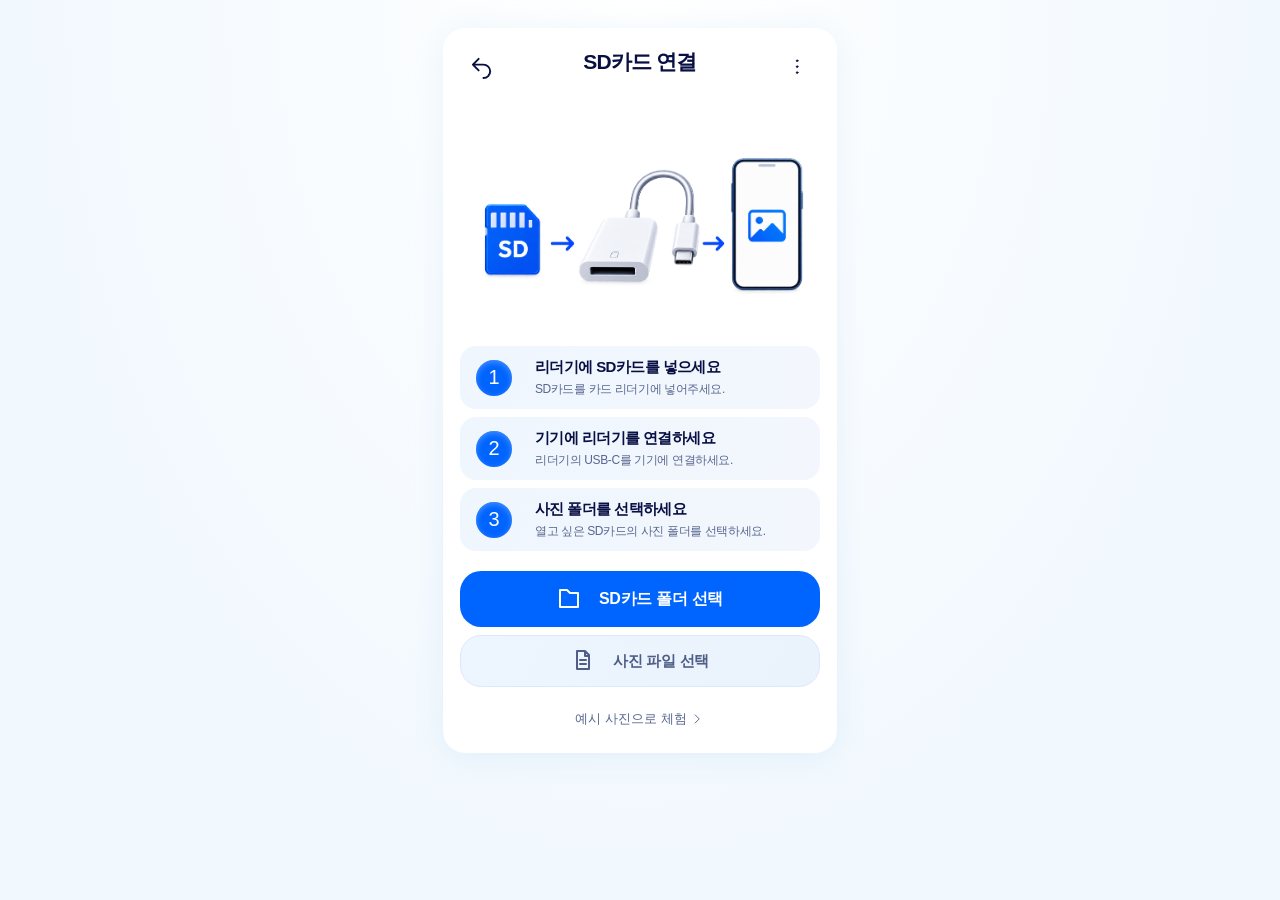
==== index.html @ d331200b "Add Photo Pick web prototype and Pages workflow" ====
<!doctype html>
<html lang="ko">
<head>
<meta charset="utf-8"><meta name="viewport" content="width=device-width,initial-scale=1">
<title>Photo Pick — 선택 경험 미리보기</title>
<style>
:root{--blue:#2461e8;--ink:#17253d;--muted:#8490a2;--line:#e8edf5;--wash:#f3f7ff}*{box-sizing:border-box}body{margin:0;background:#f4f6fa;color:var(--ink);font-family:Inter,"Pretendard","Noto Sans KR","Segoe UI",sans-serif}button{font:inherit;cursor:pointer;touch-action:manipulation}button:disabled{opacity:.42;cursor:default}.workspace{max-width:1100px;margin:48px auto;display:grid;grid-template-columns:1fr 410px;gap:72px;padding:0 32px}.eyebrow{font-size:11px;color:var(--blue);letter-spacing:2px;font-weight:700}.intro{padding-top:44px}h1{font-size:42px;letter-spacing:-2px;font-weight:600;line-height:1.35;margin:18px 0}p{line-height:1.8;color:#69768b;font-size:14px}.tabs{display:flex;gap:7px;margin:28px 0 24px}.tabs button{border:1px solid var(--line);background:white;border-radius:24px;padding:11px 18px;color:#69768b;font-size:13px}.tabs button.active{background:var(--ink);border-color:var(--ink);color:white}.concept{max-width:450px;min-height:130px}.concept h2{font-size:20px;font-weight:600;margin:0 0 8px}.flow{display:flex;gap:12px;align-items:center;margin-top:30px;font-size:12px;color:#8390a4}.flow b{color:var(--ink);font-weight:500}.steps{margin-top:36px;border-top:1px solid var(--line);padding-top:20px}.steps p{font-size:12px;margin:7px 0}.phone{width:390px;min-height:790px;background:white;border:1px solid #dfe5ef;border-radius:38px;box-shadow:0 22px 70px #293e6712;overflow:hidden;position:relative;padding:0 20px 18px}.status{height:39px;display:flex;justify-content:space-between;align-items:center;padding:0 8px;font-size:11px;font-weight:600}.status span:last-child{font-size:10px;letter-spacing:2px}.header{display:flex;justify-content:space-between;align-items:center;padding:14px 1px 18px}.wordmark{font-size:22px;letter-spacing:-1px;font-weight:600}.badge{font-size:10px;border-radius:20px;background:var(--wash);color:var(--blue);padding:7px 10px}.session{display:flex;justify-content:space-between;align-items:center;margin:0 0 13px;font-size:12px}.session span{color:var(--muted);font-size:11px}.progress{height:3px;background:#edf1f7;border-radius:3px;margin-bottom:18px;overflow:hidden}.progress i{display:block;background:var(--blue);height:100%;transition:width .3s}.card{height:455px;border-radius:22px;overflow:hidden;position:relative;background:#202830;user-select:none;touch-action:none}.card img{width:100%;height:100%;object-fit:contain;pointer-events:none}.card:after{content:"";position:absolute;inset:55% 0 0;background:linear-gradient(transparent,#0b142852);pointer-events:none}.photo-meta{position:absolute;top:16px;left:16px;color:white;font-size:10px;padding:6px 9px;border-radius:15px;background:#15273a3b;backdrop-filter:blur(8px)}.overlay{position:absolute;bottom:21px;left:0;right:0;z-index:2;display:flex;justify-content:center;gap:16px}.action{width:58px;height:58px;border:1px solid #ffffffa3;border-radius:50%;background:#ffffffee;color:#40536a;box-shadow:0 4px 18px #05111d16;display:flex;justify-content:center;align-items:center;font-size:25px}.action.primary{background:var(--blue);border-color:var(--blue);color:white;width:66px;height:66px;margin-top:-4px}.action svg{width:23px;height:23px;fill:none;stroke:currentColor;stroke-width:1.8;stroke-linecap:round;stroke-linejoin:round}.legend{display:flex;justify-content:center;gap:28px;font-size:10px;color:var(--muted);margin-top:13px}.toolbar{display:flex;justify-content:space-between;align-items:center;margin:23px 0 14px}.subtle{background:none;border:0;font-size:11px;color:#75849a;padding:7px 0}.counter{font-size:12px;color:var(--blue)}.cta{display:block;width:100%;background:var(--blue);color:white;border:0;border-radius:14px;padding:15px;font-weight:500;font-size:13px}.cta.secondary{background:var(--wash);color:var(--blue);margin-top:10px}.demo-note{font-size:9px;color:#99a3b2;text-align:center;margin:16px 0 0}.filmstrip{display:flex;gap:7px;padding:13px 0 0;overflow-x:auto}.thumb{height:53px;width:44px;flex-shrink:0;object-fit:cover;border-radius:6px;border:2px solid transparent;opacity:.55;cursor:pointer}.thumb.active{border-color:var(--blue);opacity:1}.grid{display:grid;grid-template-columns:repeat(3,1fr);gap:7px;max-height:490px;overflow:auto}.tile{position:relative;height:146px;border:0;border-radius:11px;overflow:hidden;padding:0;background:#bacde1}.tile img{width:100%;height:100%;object-fit:cover}.check{position:absolute;right:8px;top:8px;width:21px;height:21px;border:1.5px solid white;border-radius:50%;background:#23324933;color:white;font-size:12px;display:grid;place-items:center}.tile.selected .check{background:var(--blue);border-color:var(--blue)}.tile.selected{outline:2px solid var(--blue);outline-offset:-2px}.grid-help{font-size:11px;text-align:center;color:var(--muted);margin:12px 0}.screen-title{font-size:26px;font-weight:600;letter-spacing:-1px;margin:25px 0 8px}.screen-copy{font-size:12px;color:var(--muted);margin-bottom:24px}.summary-grid{display:grid;grid-template-columns:repeat(2,1fr);gap:8px;height:346px;overflow:auto;margin-bottom:22px}.summary-grid img{height:164px;width:100%;object-fit:cover;border-radius:12px}.empty{padding:70px 20px;text-align:center;color:#8390a4;background:var(--wash);border-radius:18px;margin-bottom:20px;font-size:13px}.transfer{height:460px;display:flex;flex-direction:column;justify-content:center;align-items:center}.ring{height:105px;width:105px;border-radius:50%;background:var(--wash);display:grid;place-items:center;color:var(--blue);font-size:28px;letter-spacing:-1px}.transfer h3{font-size:20px;font-weight:500}.transfer p{font-size:12px;text-align:center;margin:0}.share-preview{height:340px;position:relative;border-radius:20px;overflow:hidden;margin:25px 0}.share-preview img{width:100%;height:100%;object-fit:cover}.share-preview span{position:absolute;left:15px;bottom:15px;color:white;background:#15273a55;border-radius:15px;padding:7px 10px;font-size:10px}.toast{position:absolute;bottom:99px;left:24px;right:24px;background:#17253ded;border-radius:12px;color:white;padding:13px;text-align:center;font-size:11px;z-index:5}.modal{position:absolute;inset:0;background:#15233ade;z-index:4;padding:68px 20px 0;backdrop-filter:blur(6px)}.modal .card{height:530px}.close{position:absolute;right:25px;top:35px;border:0;background:white;border-radius:50%;width:30px;height:30px;color:var(--ink)}.done-card{display:grid;place-items:center;height:455px;background:var(--wash);border-radius:22px;text-align:center;padding:30px}.done-card h3{font-size:23px;font-weight:500}.done-card p{font-size:12px}.key{display:inline-block;border:1px solid #dce3ee;border-radius:5px;padding:1px 5px;font-size:10px;color:#8490a2}@media(max-width:790px){.workspace{display:flex;flex-direction:column;gap:20px;margin:20px auto;align-items:center;padding:0 15px}.intro{max-width:390px;padding:0}h1{font-size:27px;margin:12px 0}.concept{min-height:auto}.concept h2{font-size:17px}.concept p{font-size:12px}.tabs{margin:16px 0}.flow,.steps{display:none}.phone{width:min(390px,100%);border-radius:30px}.eyebrow{font-size:9px}}@media(prefers-reduced-motion:reduce){*{transition:none!important}}
.action-item{display:flex;flex-direction:column;align-items:center;gap:7px;justify-content:flex-end}.action-item span{color:white;font-size:10px;text-shadow:0 1px 5px #0008}.overlay{gap:20px}.action.good{background:#e9f1ff;color:#2461e8;border-color:#dae6ff}.action.best{background:#2461e8;color:white;border-color:#2461e8}.action.active{outline:2px solid white;outline-offset:4px}.action.primary{width:58px;height:58px;margin:0}.overlay{gap:18px}.grade-badge{position:absolute;top:8px;right:8px;border-radius:20px;padding:4px 7px;background:#fff;color:#516076;font-size:11px}.grade-badge.keep{background:#e5efff;color:#2461e8}.grade-badge.best{background:#2461e8;color:white}.film-item{position:relative;flex-shrink:0}.film-item .grade-badge{top:2px;right:2px;padding:1px 3px;font-size:9px}.summary-counts{display:flex;gap:5px;flex-wrap:wrap;margin-bottom:14px}.summary-counts span{padding:7px;border-radius:9px;background:#f3f6fa;font-size:10px}.filters{display:flex;gap:7px;margin:15px 0}.filters button{flex:1;border:1px solid #e0e7f2;background:white;color:#75849a;border-radius:10px;padding:10px 6px;font-size:11px}.filters button.active{border-color:#2461e8;background:#f3f7ff;color:#2461e8}.summary-grid{height:290px}.summary-grid .tile{height:140px}.clear-rating{display:block;margin:15px auto;color:white;background:none;border:0;font-size:12px}.grid-help{margin:10px 0}.rating-footer{font-size:10px;color:#8a95a6;margin-top:8px;text-align:center}.final-shell{display:flex;justify-content:center;padding:20px 12px 35px}.phone{width:420px;min-height:820px;padding:0 22px 18px}.subtle{font-size:12px;min-height:38px}.cta{font-size:15px;min-height:50px}.screen-copy{font-size:13px;line-height:1.65}.action-item span{font-size:12px}.photo-meta{font-size:12px}.session{font-size:14px}.session span{font-size:12px}.counter{font-size:13px}.grid-help{font-size:12px}.demo-note{font-size:10px;line-height:1.5}.summary-counts span{font-size:12px}.filters button{font-size:12px;min-height:46px}.mode-switch{display:flex;gap:5px;padding:4px;background:#f2f5fa;border-radius:12px;margin-bottom:15px}.mode-switch button{flex:1;padding:10px;background:none;color:#8590a2;border:0;border-radius:9px;font-size:13px}.mode-switch button.active{background:white;color:#2461e8;box-shadow:0 1px 5px #192f5420}.session-actions{display:flex;justify-content:space-between;margin:7px 0}.hero{height:265px;border-radius:22px;overflow:hidden;margin:24px 0;background:#e6eef8}.hero img{width:100%;height:100%;object-fit:cover}.start-title{font-size:28px;line-height:1.4;letter-spacing:-1px;margin:32px 0 12px}.folder-panel{border:1px solid #e2e9f4;border-radius:18px;padding:20px;margin:30px 0;background:#f8faff}.folder-panel b{display:block;font-size:17px;margin-bottom:8px}.folder-panel p{font-size:13px;margin:0}.small-note{font-size:12px;line-height:1.6;color:#8894a6}.album-filters{display:flex;gap:6px;flex-wrap:wrap;margin-bottom:14px}.album-filters button{padding:7px 10px;min-height:36px;font-size:11px;border:1px solid #e3e9f1;background:white;border-radius:18px;color:#7a879b}.album-filters button.active{background:#edf3ff;color:#2461e8;border-color:#acc5ff}@media(max-width:480px){.final-shell{padding:0}.phone{border:0;border-radius:0;box-shadow:none;width:100%;min-height:100vh;padding:0 18px 18px}.card{height:min(470px,58vh);min-height:350px}.modal{position:fixed;max-width:420px;margin:auto}.status{height:30px}}.hint{font-size:12px;color:#8794a8;text-align:center;line-height:1.7;margin:12px 0}.blue{color:#2461e8}.grade-badge.unrated{font-size:10px;background:#ffffffdc;color:#6d798b}.scan-grid{margin-bottom:25px;max-height:310px}.detail-top{display:flex;align-items:center;justify-content:space-between;color:white;margin-bottom:13px}.detail-top button{width:44px;height:44px;border:0;border-radius:50%;background:#ffffff24;color:white;font-size:22px}.detail-top span{font-size:14px}.modal{padding:38px 20px 0}.modal .card{height:530px}.sheet-backdrop{position:absolute;inset:0;background:#162b476b;display:flex;align-items:flex-end;z-index:10}.sheet{background:white;border-radius:25px 25px 0 0;padding:25px 22px 30px;width:100%;box-shadow:0 -10px 60px #13284a12}.sheet h3{font-size:22px;margin:0 0 15px}.sheet p{font-size:14px;line-height:1.65}.sheet .grid{max-height:370px;overflow:auto;margin:18px 0}.summary-counts span{font-size:13px}.album-filters button{font-size:12px}.subtle{font-size:14px}.hint{font-size:12px}.summary-grid{height:265px;grid-auto-rows:140px;align-content:start}.card{height:450px}.saved-sheet .tile{height:120px}@media(max-width:480px){.modal .card{height:min(530px,67vh)}.sheet-backdrop{position:fixed;max-width:420px;margin:auto}.card{height:min(455px,54vh)}}@media(prefers-reduced-motion:reduce){*{scroll-behavior:auto}}.album-filters button{font-size:14px}.summary-counts span{font-size:14px}.filters button{font-size:14px}.session span,.counter,.photo-meta{font-size:14px}.hint{font-size:14px}.mode-switch button{font-size:14px}.grid-help{font-size:14px}.small-note{font-size:14px}.scan-grid .tile{height:135px}.connect-guide{display:flex;gap:9px;align-items:center;font-size:13px;background:#f3f7ff;padding:22px 12px;border-radius:16px;margin:26px 0;color:#546c8b}.connect-guide b{color:#2461e8}.input-message{background:#f3f7ff;padding:14px;border-radius:12px;color:#2461e8;font-size:14px}.reading-layer{position:absolute;inset:0;background:#fffffff2;display:flex;flex-direction:column;align-items:center;justify-content:center;z-index:15}.reading-layer p{font-size:14px}.filename{font-size:11px;display:inline-block;max-width:260px;overflow:hidden;text-overflow:ellipsis;white-space:nowrap;opacity:.9}.image-error{position:absolute;top:45%;left:8px;right:8px;text-align:center;color:#49617c;font-size:12px;pointer-events:none}.session b{max-width:230px;overflow:hidden;text-overflow:ellipsis;white-space:nowrap}.small-note{line-height:1.8}
/* Reference-aligned visual layer. State and file reading remain unchanged. */
:root{--blue:#0064ff;--ink:#080f43;--muted:#707ba9;--wash:#edf4fd;--line:#e2ebf7}body{background:radial-gradient(ellipse at top,#fff 0,#f1f8fe 72%);font-family:"Pretendard","Noto Sans KR","Malgun Gothic","Segoe UI",sans-serif;color:var(--ink)}.final-shell{padding:28px 16px;min-height:100vh;align-items:flex-start}.phone{width:394px;min-height:702px;padding:0 17px 12px;border:0;border-radius:22px;box-shadow:0 4px 30px #8bbbde29;background:#fff;overflow:hidden}.header{height:79px;padding:17px 0 14px;display:grid;grid-template-columns:34px 1fr 34px;text-align:center;align-items:start}.header h1{font-size:21px;line-height:1.45;letter-spacing:-.8px;font-weight:750;margin:2px 0 0}.header p{font-size:14px;line-height:1.5;margin:2px 0 0;color:var(--muted)}.icon-button{background:transparent;border:0;color:var(--ink);width:34px;height:36px;display:grid;place-items:center;padding:4px}.icon-button svg{width:25px;height:25px;fill:none;stroke:currentColor;stroke-width:2;stroke-linecap:round;stroke-linejoin:round}.header #screen-menu svg{width:22px;fill:currentColor;stroke-width:1}.cta{display:flex;align-items:center;justify-content:center;gap:16px;border-radius:21px;min-height:56px;font-size:16px;font-weight:650;padding:12px 10px;background:var(--blue);color:#fff;border:0;letter-spacing:-.3px}.cta svg,.demo-link svg{width:26px;height:26px;fill:none;stroke:currentColor;stroke-width:2;stroke-linecap:round;stroke-linejoin:round}.cta.secondary{background:linear-gradient(120deg,#edf5fe,#eaf2fc);color:var(--blue)}.connection-art{height:231px;margin:0 -3px 8px;display:flex;align-items:center;justify-content:center}.connection-art img{width:100%;height:100%;object-fit:contain}.connection-steps{list-style:none;display:flex;flex-direction:column;gap:8px;padding:0;margin:0 0 20px}.connection-steps li{display:flex;gap:23px;align-items:center;background:linear-gradient(110deg,#eff6fe,#f3f7fd);border-radius:16px;padding:10px 16px;min-height:63px}.connection-steps li>span{width:36px;height:36px;flex-shrink:0;display:grid;place-items:center;border-radius:50%;background:var(--blue);box-shadow:inset 0 2px 6px #76b3ff99;color:#fff;font-size:20px}.connection-steps b{font-size:15px;letter-spacing:-.6px;white-space:nowrap}.connection-steps p{font-size:12px;line-height:1.5;color:var(--muted);margin:3px 0 0;letter-spacing:-.4px}.file-cta{min-height:50px!important;border:1px solid #dce8f7!important;color:#536494!important;font-size:15px!important;margin-top:8px!important}.demo-link{display:flex;align-items:center;justify-content:center;gap:3px;color:var(--muted);background:none;border:0;margin:10px auto 0;font-size:13px;padding:0;min-height:20px}.demo-link svg{width:15px;height:15px;stroke-width:1.7}.resume-panel{background:#f1f6ff;border-radius:12px;padding:10px 12px;margin:-9px 0 12px;font-size:12px;color:var(--muted)}.resume-panel small{display:block;margin-top:5px}.resume-panel button{display:flex;align-items:center;gap:5px;min-height:28px;padding:3px 0}.resume-panel svg{width:15px;height:15px;fill:none;stroke:currentColor;stroke-width:2}.folder-panel{display:flex;align-items:center;gap:22px;padding:14px 18px;background:linear-gradient(130deg,#edf7ff,#f2f7fc);border:0;border-radius:16px;margin:0 0 15px;min-height:73px}.folder-panel>svg{width:41px;height:41px;fill:#559eff;stroke:#448eff;stroke-width:1;flex-shrink:0}.folder-panel b{font-size:16px;line-height:1.5;margin:0 0 1px;overflow-wrap:anywhere}.folder-panel p{font-size:13px;color:var(--muted);line-height:1.5}.scan-grid{grid-template-columns:repeat(2,1fr);gap:7px;max-height:none;margin:0}.scan-grid .tile{height:160px;border-radius:9px}.scan-check{position:absolute;right:9px;top:9px;border-radius:50%;background:#fff;width:36px;height:36px;color:var(--blue);border:2px solid white;display:grid;place-items:center;box-shadow:0 2px 10px #0001}.scan-check svg{height:24px;width:24px;stroke:currentColor;stroke-width:2.8;fill:none}.scan-grid .tile:last-child .scan-check{background:var(--blue);color:#fff}.scan-progress{display:flex;align-items:center;gap:12px;margin:20px 3px 22px}.scan-progress .progress{height:12px;margin:0;flex:1;border-radius:10px;background:#edf3fd}.scan-progress .progress i{border-radius:10px}.scan-progress>span{font-size:15px;color:var(--muted)}.scan-caption{text-align:center;margin:0 0 19px}.scan-caption h2{font-size:19px;letter-spacing:-.5px;margin:0 0 3px;font-weight:750}.scan-caption strong{color:var(--blue);font-size:23px}.scan-caption p{font-size:13px;color:var(--muted);margin:0;line-height:1.7}.mode-switch{height:40px;padding:0;gap:0;border-radius:25px;background:#eaf2fd;margin:3px 0 13px;overflow:hidden}.mode-switch button{padding:7px;border-radius:25px;font-size:14px;font-weight:650;color:var(--ink)}.mode-switch button.active{background:var(--blue);color:white;box-shadow:none}.card{height:484px;min-height:0;border-radius:17px;background:#edf3f9}.demo-card img{object-fit:cover}.real-card img{object-fit:contain}.card:after{inset:62% 0 0;background:linear-gradient(transparent,#000b)}.photo-meta{background:#101b3780;top:10px;left:10px;max-width:90%;font-size:11px}.overlay{bottom:18px;gap:27px}.action{width:76px;height:76px;border:2px solid #ffffff26;background:#6b707ddd;color:white;box-shadow:0 3px 16px #0002}.action.good{background:#fff;color:var(--blue);border-color:#fff}.action.best{background:var(--blue);color:#fff;border-color:var(--blue)}.action svg{width:36px;height:36px;stroke-width:1.8}.action.best svg{fill:currentColor}.action-item{gap:6px}.action-item span{font-size:15px;font-weight:650;text-shadow:0 2px 4px #000;letter-spacing:-.6px}.results-cta{margin-top:14px!important;min-height:51px;font-size:16px}.results-cta svg{stroke-width:4;width:25px}.gesture-hint{font-size:11px;color:#7784aa;text-align:center;line-height:1.4;margin:8px 0 0}.summary-counts{display:block;border-radius:16px;background:linear-gradient(120deg,#eff5fd,#f5f8fc);padding:3px 13px;margin:5px 0 9px}.rating-row{display:flex;align-items:center;gap:15px;height:44px;border-bottom:1px solid #e3ebf6;font-size:15px}.rating-row:last-child{border:0}.rating-row b{font-weight:650;flex:1;letter-spacing:-.4px}.rating-row strong{font-size:19px;color:var(--blue);font-weight:650}.rating-row:nth-child(n+3) strong{color:var(--muted)}.summary-counts .rating-symbol{height:32px;width:32px;border-radius:50%;padding:5px;background:#fff;color:var(--blue);display:grid;place-items:center;flex-shrink:0}.rating-symbol svg{width:23px;height:23px;fill:none;stroke:currentColor;stroke-width:1.8;stroke-linecap:round;stroke-linejoin:round}.summary-counts .rating-symbol.best{background:var(--blue);color:#fff}.rating-symbol.best svg{fill:currentColor}.summary-counts .rating-symbol.skip{background:#737988;color:white}.summary-counts .rating-symbol.unrated{background:#a5abba;color:white}.rating-symbol i{width:19px;height:19px;border:2px solid white;border-radius:50%}.continue-cta{min-height:47px;border-radius:17px;font-size:15px;gap:12px;margin:0 0 14px!important}.continue-cta svg:first-child{width:22px;stroke-width:3.5}.continue-cta svg:last-child{width:16px}.filters{gap:0;background:#edf4fd;border-radius:18px;overflow:hidden;margin:0 0 12px}.filters button{font-size:12px;min-height:40px;border:0;background:none;color:var(--ink);border-radius:18px;white-space:nowrap;font-weight:650;padding:7px 3px}.filters button.active{background:var(--blue);color:#fff}.summary-grid{grid-template-columns:repeat(4,minmax(0,1fr));gap:5px;height:184px;grid-auto-rows:89px;max-height:184px;margin:0 0 18px;overflow:auto}.summary-grid .tile{height:89px;border-radius:8px}.summary-grid img{height:100%;border-radius:0}.grade-badge{top:5px;right:5px;width:27px;height:27px;display:grid;place-items:center;border:1.5px solid #fff;padding:0;font-size:19px;box-shadow:0 2px 7px #183a5520}.grade-badge svg{width:20px;height:20px;fill:none;stroke:currentColor;stroke-width:1.8;stroke-linecap:round;stroke-linejoin:round}.grade-badge.best svg{fill:currentColor}.grade-badge.unrated{font-size:8px;width:35px}.grade-badge.keep{background:#fff;color:var(--blue);font-size:16px}.hint{font-size:13px;margin:15px 0 0;color:var(--muted);line-height:1.6}.summary-empty{height:184px;display:grid;place-content:center;margin:0 0 18px;padding:25px 15px;font-size:13px}.album-filters{gap:5px;margin:0 0 12px}.album-filters button{font-size:11px;min-height:32px;padding:5px 8px}.album-filters button.active{background:var(--blue);color:#fff;border-color:var(--blue)}.album-grid{height:440px;max-height:440px;align-content:start;grid-template-columns:repeat(3,1fr);gap:6px}.album-grid .tile{height:142px;border-radius:9px}.sheet{color:var(--ink)}.sheet .cta{margin-top:8px}.modal .card{height:min(530px,69vh)}.done-card{height:484px}.reading-layer .ring{background:var(--wash)}button:focus-visible{outline:3px solid #7cb7ff;outline-offset:3px}.input-message{font-size:12px;margin:12px 0 0}.photo-meta .filename{font-size:11px;max-width:260px}
@media(max-width:480px){.final-shell{padding:0;background:white}.phone{width:100%;max-width:420px;min-height:100dvh;border-radius:0;padding:0 17px 14px;box-shadow:none}.header{height:79px}.card{height:clamp(370px,62vh,570px)}.connection-art{height:clamp(180px,29vh,265px)}.scan-grid .tile{height:clamp(140px,21vh,180px)}.summary-grid{height:184px}.overlay{gap:clamp(17px,6vw,30px)}.action{width:clamp(66px,19vw,80px);height:clamp(66px,19vw,80px)}.connection-steps li{gap:18px}.connection-steps b{font-size:14px}.connection-steps p{font-size:11px}.modal,.sheet-backdrop{max-width:420px}.scan-caption{margin-bottom:18px}}

/* Persona review: visual clarity and touch targets; rating logic unchanged. */
:root{--muted:#59678f}
.header{grid-template-columns:44px minmax(0,1fr) 44px}
.icon-button{width:44px;height:44px}
.header[data-screen="pick"]{grid-template-columns:78px minmax(0,1fr) 78px}
.header[data-screen="pick"] #screen-back{display:flex;align-items:center;justify-content:flex-start;gap:2px;width:78px;font-size:12px;white-space:nowrap}
.header[data-screen="pick"] #screen-back svg{width:21px;height:21px;flex-shrink:0}
.header #screen-menu{justify-self:end}
.demo-link{min-height:44px}
.mode-switch{height:44px}
.mode-switch button,.filters button,.album-filters button{min-height:44px}
.filters button,.album-filters button{font-size:13px}
.connection-steps p{font-size:12px;color:var(--muted)}
.gesture-hint{font-size:12px;color:var(--muted)}
.original-note{font-size:12px;color:var(--muted);text-align:center;margin:3px 0 0;line-height:1.5}
.cta.secondary{color:#0057df}
.file-cta{color:#4e5e87!important}
@media(max-width:480px){.connection-steps p{font-size:12px}.connection-steps b{white-space:normal}}
@media(max-width:480px) and (max-height:700px){.card{height:clamp(290px,calc(100dvh - 254px),440px);min-height:0}.modal .card{height:clamp(280px,calc(100dvh - 180px),440px);min-height:0}}
</style>
</head>
<body>
<main class="final-shell"><section class="phone" aria-label="Photo Pick 최종 프로토타입"><header class="header" id="screen-header"></header><div id="app"></div><div id="layer"></div><input id="directory-input" type="file" webkitdirectory multiple accept=".jpg,.jpeg,image/jpeg" hidden><input id="files-input" type="file" multiple accept=".jpg,.jpeg,image/jpeg" hidden></section></main>
<script src="assets/asset-manifest.js"></script>
<script>
const demoPhotos = [
 ['photo-1519608487953-e999c86e7455','도시의 저녁'],['photo-1519501025264-65ba15a82390','맨해튼의 빛'],['photo-1477959858617-67f85cf4f1df','골목의 오후'],['photo-1514565131-fce0801e5785','도시 산책'],['photo-1449824913935-59a10b8d2000','거리의 순간'],['photo-1480714378408-67cf0d13bc1b','늦은 오후'],['photo-1519608487953-e999c86e7455','늦은 밤 산책'],['photo-1514924013411-cbf25faa35bb','여행의 기록'],['photo-1511818966892-d7d671e672a2','도시의 선']
].map(([id,label],i)=>({id:i,label,url:window.PHOTO_PICK_ASSETS?.photos?.[i] || `https://images.unsplash.com/${id}?auto=format&fit=crop&w=900&q=85`}));
let sourcePhotos=demoPhotos;
const KEY='photopick.prototype.final.v1',SESSION='demo-city-v1';
const labels={skip:'별로',keep:'좋음',best:'아주 좋음'},symbols={skip:'×',keep:'✓',best:'★'};
const icons={skip:'<path d="m7 7 10 10M17 7 7 17"/>',keep:'<path d="M7 10v10H3V10zm0 0 5-7c2 0 2 2 1 5h5c2 0 2 2 1 4l-2 8H7"/>',best:'<path d="m12 3 2.8 5.7 6.2.9-4.5 4.4 1.1 6.2-5.6-3-5.6 3 1.1-6.2L3 9.6l6.2-.9z"/>'};
const fresh=()=>({version:2,session:SESSION,dataset:'demo',descriptors:demoPhotos.map(p=>({path:p.label,name:p.label,size:0,mtime:0})),folderName:'서울, 주말 산책',screen:'home',mode:'card',index:0,ratings:{},history:[],scope:'best',albumFilter:'all',hintSeen:false,imported:[],progress:0});
let state=fresh(),saved=null,storageOK=true,modalId=null,transferTimer=null,scanTimer=null,homeMessage='';
const app=document.querySelector('#app'),layer=document.querySelector('#layer');
const esc=v=>String(v).replace(/[&<>"']/g,c=>({'&':'&amp;','<':'&lt;','>':'&gt;','"':'&quot;',"'":'&#39;'}[c]));
function total(){return state.descriptors.length;}
function validRatings(r,n){return r&&typeof r==='object'&&!Array.isArray(r)&&Object.entries(r).every(([id,v])=>/^(0|[1-9]\d*)$/.test(id)&&Number(id)<n&&['skip','keep','best'].includes(v));}
function validSnapshot(s,n){return s&&Number.isInteger(s.index)&&s.index>=0&&s.index<=n&&validRatings(s.ratings,n);}
function validDescriptors(d){return Array.isArray(d)&&d.length>0&&d.every(x=>x&&typeof x.path==='string'&&typeof x.name==='string'&&Number.isSafeInteger(x.size)&&x.size>=0&&Number.isFinite(x.mtime));}
try{const raw=localStorage.getItem(KEY);if(raw){let data;try{data=JSON.parse(raw);}catch(e){data=null;}if(data&&data.version===1&&data.session===SESSION)data={...fresh(),...data,version:2};if(data&&data.version===2&&['demo','real'].includes(data.dataset)&&(data.dataset==='demo'?data.session===SESSION:data.session==='sd-jpeg-v1')&&validDescriptors(data.descriptors)&&typeof data.folderName==='string'&&(data.dataset!=='demo'||JSON.stringify(data.descriptors)===JSON.stringify(fresh().descriptors))&&validSnapshot(data,data.descriptors.length)&&['card','grid'].includes(data.mode)&&['best','combined'].includes(data.scope)&&['all','unrated','skip','keep','best'].includes(data.albumFilter)&&Array.isArray(data.history)&&data.history.every(x=>validSnapshot(x,data.descriptors.length))){saved={...fresh(),...data,screen:'home',imported:[],progress:0};state={...saved};if(state.dataset==='real')sourcePhotos=[];}}}catch(e){storageOK=false;}
function persist(){const data={version:2,session:state.session,dataset:state.dataset,descriptors:state.descriptors,folderName:state.folderName,index:state.index,ratings:{...state.ratings},history:state.history.slice(-40),mode:state.mode,scope:state.scope,albumFilter:state.albumFilter,hintSeen:state.hintSeen};saved={...fresh(),...data};try{localStorage.setItem(KEY,JSON.stringify(data));storageOK=true;}catch(e){storageOK=false;}}
function revokePhotos(){sourcePhotos.forEach(p=>{if(p.url.startsWith('blob:'))URL.revokeObjectURL(p.url);});}
function photoError(img){img.style.opacity='0';const box=img.parentElement;box.style.background='#d8e5f1';if(!box.querySelector('.image-error')){const note=document.createElement('span');note.className='image-error';note.textContent='이미지를 표시할 수 없어요';box.appendChild(note);}}
function icon(v){return `<svg viewBox="0 0 24 24" aria-hidden="true">${icons[v]}</svg>`;}
function img(p,extra=''){return `<img src="${p.url}" alt="${esc(p.label)}" ${extra} onerror="photoError(this)">`;}
function counts(){const c={skip:0,keep:0,best:0,unrated:0};state.descriptors.forEach((p,id)=>c[state.ratings[id]||'unrated']++);return c;}
function selected(){return sourcePhotos.filter(p=>state.ratings[p.id]==='best'||(state.scope==='combined'&&state.ratings[p.id]==='keep'));}
function firstUnrated(){const id=state.descriptors.findIndex((p,id)=>!state.ratings[id]);return id<0?total():id;}
function badge(p){const grade=state.ratings[p.id];return `<span class="grade-badge ${grade||'unrated'}">${grade?icon(grade):'미평가'}</span>`;}
function tile(p){return `<button class="tile" data-photo="${p.id}" aria-label="${esc(p.label)} · ${labels[state.ratings[p.id]]||'미평가'} · 평가하기">${img(p)}${badge(p)}</button>`;}
function actions(p){return `<div class="overlay">${['skip','keep','best'].map(v=>`<div class="action-item"><button class="action ${v==='keep'?'good':v==='best'?'best':''} ${state.ratings[p.id]===v?'active':''}" data-rate="${v}" aria-label="${labels[v]}" aria-pressed="${state.ratings[p.id]===v}">${icon(v)}</button><span>${labels[v]}</span></div>`).join('')}</div>`;}
function uiIcon(name){const paths={back:'<path d="m9 4-6 6 6 6M3 10h11a7 7 0 0 1 0 14"/>',menu:'<circle cx="12" cy="5" r="1"/><circle cx="12" cy="12" r="1"/><circle cx="12" cy="19" r="1"/>',folder:'<path d="M3 7V4h7l3 3h8v14H3z"/>',file:'<path d="M6 3h8l4 4v14H6zM14 3v5h4M9 12h6M9 16h6"/>',stats:'<path d="M5 13v8M12 5v16M19 9v12"/>',download:'<path d="M12 3v13m-6-6 6 6 6-6M3 16v5h18v-5"/>',play:'<path d="m8 4 13 8-13 8z"/>',right:'<path d="m9 5 7 7-7 7"/>',check:'<path d="m5 12 5 5 9-10"/>'};return `<svg viewBox="0 0 26 26" aria-hidden="true">${paths[name]||''}</svg>`;}
function card(p){return `<div class="card ${state.dataset==='demo'?'demo-card':'real-card'}" id="photo-card">${img(p)}${state.dataset==='real'?`<div class="photo-meta"><span class="filename">${esc(p.label)}</span></div>`:''}${actions(p)}</div>`;}
function header(){const c=counts(),titles={home:'SD카드 연결',scan:'사진 읽기',pick:'사진 평가',summary:'평가 결과',transfer:'사진 저장',ready:'저장 체험 완료'};document.querySelector('#screen-header').dataset.screen=state.screen;document.querySelector('#screen-header').innerHTML=`<button class="icon-button" id="screen-back" aria-label="${state.screen==='pick'?'이전 평가 되돌리기':'이전 화면'}">${uiIcon('back')}${state.screen==='pick'?'<span>되돌리기</span>':''}</button><div><h1>${titles[state.screen]}</h1>${state.screen==='pick'?`<p>${Math.min(state.index+1,total())} / ${total()}</p>`:state.screen==='summary'?`<p>${total()-c.unrated} / ${total()}장 평가 완료</p>`:''}</div><button class="icon-button" id="screen-menu" aria-label="메뉴">${uiIcon('menu')}</button>`;}
function render(){layer.innerHTML='';modalId=null;document.querySelector('.phone').dataset.screen=state.screen;header();const screens={home:home,scan:scan,pick:pick,summary:summary,transfer:transfer,ready:ready};screens[state.screen]();bind();}
function home(){const c=counts(),hasSession=!!saved,needsFiles=hasSession&&state.dataset==='real'&&!sourcePhotos.length;app.innerHTML=`<div class="connection-art"><img src="${window.PHOTO_PICK_ASSETS?.connection||'assets/connection-guide.png'}" alt="SD카드를 USB-C 카드 리더기에 넣고 휴대폰에 연결하는 순서"></div><ol class="connection-steps"><li><span>1</span><div><b>리더기에 SD카드를 넣으세요</b><p>SD카드를 카드 리더기에 넣어주세요.</p></div></li><li><span>2</span><div><b>기기에 리더기를 연결하세요</b><p>리더기의 USB-C를 기기에 연결하세요.</p></div></li><li><span>3</span><div><b>사진 폴더를 선택하세요</b><p>열고 싶은 SD카드의 사진 폴더를 선택하세요.</p></div></li></ol>${hasSession?`<div class="resume-panel"><span>${esc(state.folderName)} · ${total()-c.unrated} / ${total()}장 평가</span>${needsFiles?'<small>같은 폴더를 다시 선택하면 이어서 평가해요.</small>':`<button class="subtle blue" id="resume">이어서 평가 ${uiIcon('right')}</button>`}</div>`:''}<button class="cta" id="folder">${uiIcon('folder')}${needsFiles?'SD카드 폴더 다시 선택':'SD카드 폴더 선택'}</button><button class="cta secondary file-cta" id="files">${uiIcon('file')}사진 파일 선택</button><button class="demo-link" id="demo">예시 사진으로 체험 ${uiIcon('right')}</button>${homeMessage?`<p class="input-message" role="status">${esc(homeMessage)}</p>`:''}${storageOK?'':'<p class="small-note">이 브라우저에서는 이어하기 저장을 사용할 수 없어요.</p>'}`;}
function scan(){app.innerHTML=`<div class="folder-panel">${uiIcon('folder')}<div><b>${state.dataset==='demo'?'DCIM / 100_FUJI':esc(state.folderName)}</b><p>${state.dataset==='demo'?'SD카드 > DCIM > 100_FUJI':'SD카드 > '+esc(state.folderName)}</p></div></div><div class="grid scan-grid">${sourcePhotos.slice(0,4).map(p=>`<div class="tile">${img(p)}<span class="scan-check">${uiIcon('check')}</span></div>`).join('')}</div><div class="scan-progress"><div class="progress"><i style="width:${state.progress}%"></i></div><span>${state.progress===100?total():Math.floor(total()*state.progress/100)} / ${total()}</span></div><div class="scan-caption"><h2>JPEG <strong>${total()}장</strong>을 찾았어요</h2><p>사진은 아직 휴대폰에 저장되지 않았어요.</p></div><button class="cta" id="begin" ${state.progress<100?'disabled':''}>${uiIcon('stats')}평가 시작</button>`;}
function albumPhotos(){return sourcePhotos.filter(p=>state.albumFilter==='all'||(state.albumFilter==='unrated'?!state.ratings[p.id]:state.ratings[p.id]===state.albumFilter));}
function pick(){const c=counts(),shown=albumPhotos();app.innerHTML=`<nav class="mode-switch" aria-label="사진 보기"><button data-mode="card" class="${state.mode==='card'?'active':''}" aria-pressed="${state.mode==='card'}">한 장씩</button><button data-mode="grid" class="${state.mode==='grid'?'active':''}" aria-pressed="${state.mode==='grid'}">앨범</button></nav>${state.mode==='card'?(state.index<total()?card(sourcePhotos[state.index]):'<div class="done-card"><div><h3>모든 사진을 평가했어요</h3><button class="subtle" id="review">처음부터 다시 보기</button></div></div>'):`<div class="album-filters" aria-label="평가 필터">${[['all','전체',total()],['unrated','미평가',c.unrated],['best','아주 좋음',c.best],['keep','좋음',c.keep],['skip','별로',c.skip]].map(([v,label,n])=>`<button data-albumfilter="${v}" class="${state.albumFilter===v?'active':''}" aria-pressed="${state.albumFilter===v}">${label} ${n}</button>`).join('')}</div>${shown.length?`<div class="grid album-grid">${shown.map(tile).join('')}</div>`:'<div class="empty">이 등급의 사진이 없어요.</div>'}`}<button class="cta secondary results-cta" id="summary">${uiIcon('stats')}평가 결과 확인</button><p class="gesture-hint">${state.mode==='grid'?'사진을 눌러 평가 수정':'← 별로　·　→ 좋음　·　↑ 아주 좋음'}</p><p class="original-note">평가해도 원본 사진은 그대로예요.</p>`;}
function summary(){const c=counts(),photos=selected();app.innerHTML=`<div class="summary-counts">${[['best','아주 좋음'],['keep','좋음'],['skip','별로'],['unrated','미평가']].map(([v,label])=>`<div class="rating-row"><span class="rating-symbol ${v}">${v==='unrated'?'<i></i>':icon(v)}</span><b>${label}</b><strong>${c[v]}장</strong></div>`).join('')}</div>${c.unrated?`<button class="cta secondary continue-cta" id="unrated">${uiIcon('play')}미평가 ${c.unrated}장 이어서 평가 ${uiIcon('right')}</button>`:''}<div class="filters" aria-label="저장할 등급"><button data-scope="best" class="${state.scope==='best'?'active':''}" aria-pressed="${state.scope==='best'}">아주 좋음만 ${c.best}장</button><button data-scope="combined" class="${state.scope==='combined'?'active':''}" aria-pressed="${state.scope==='combined'}">좋음까지 포함 ${c.keep+c.best}장</button></div>${photos.length?`<div class="summary-grid">${photos.map(tile).join('')}</div>`:'<div class="empty summary-empty">아직 고른 사진이 없어요.<br>사진을 평가하거나 저장할 등급을 바꿔주세요.</div>'}<button class="cta" id="import" ${photos.length?'':'disabled'}>${uiIcon('download')}${photos.length}장 저장 진행 체험</button><p class="hint">사진 저장은 아직 체험 기능입니다.</p><button class="demo-link" id="all">전체 평가 보기 ${uiIcon('right')}</button>`;}
function transfer(){const total=state.imported.length,completed=Math.floor(state.progress/100*total);app.innerHTML=`<div class="transfer"><div class="ring" id="percent">${state.progress}%</div><h3>저장 체험 진행 중</h3><p id="transfer-count">${completed} / ${total}장</p><p>실제 파일 복사는 실행되지 않아요.</p></div><div class="progress"><i id="transfer-bar" style="width:${state.progress}%"></i></div><button class="cta secondary" id="cancel">취소하고 결과로 돌아가기</button>`;}
function ready(){app.innerHTML=`<h2 class="screen-title">저장 체험 완료</h2><p class="screen-copy">${state.imported.length}장을 가져오는 과정을 체험했어요.</p><div class="share-preview">${img(state.imported[0]||sourcePhotos[0])}<span>${state.imported.length}장</span></div><button class="cta" id="share">인스타 공유 체험</button><button class="cta secondary" id="saved-photos">사진 보기</button><button class="subtle" id="back">다시 평가</button>`;}
function startFolder(){confirmCandidate({dataset:'demo',photos:demoPhotos,descriptors:fresh().descriptors,folderName:'서울, 주말 산책'});}
function confirmFolder(){document.querySelector('#directory-input').value='';document.querySelector('#directory-input').click();}
async function readSelection(files){if(!files.length)return;const originalScreen=state.screen;layer.innerHTML='<div class="reading-layer" role="status"><div class="ring" id="read-progress">0%</div><p>선택한 파일을 확인하는 중</p></div>';const jpeg=[];for(let i=0;i<files.length;i++){const f=files[i];if(/\.jpe?g$/i.test(f.name))jpeg.push(f);if(i%100===0||i===files.length-1){document.querySelector('#read-progress').textContent=Math.round((i+1)/files.length*100)+'%';await new Promise(resolve=>setTimeout(resolve,0));}}layer.innerHTML='';if(!jpeg.length){homeMessage='JPEG 사진이 없어요. JPG 또는 JPEG가 있는 폴더를 선택해 주세요.';if(originalScreen==='home')render();return;}jpeg.sort((a,b)=>a.lastModified-b.lastModified||(a.webkitRelativePath||a.name).localeCompare(b.webkitRelativePath||b.name));const descriptors=jpeg.map(f=>({path:f.webkitRelativePath||f.name,name:f.name,size:f.size,mtime:f.lastModified}));const relative=jpeg[0].webkitRelativePath;const folderName=relative?relative.split('/')[0]:'선택한 사진';confirmCandidate({dataset:'real',files:jpeg,descriptors,folderName});}
function confirmCandidate(candidate){const same=saved&&saved.dataset===candidate.dataset&&JSON.stringify(saved.descriptors)===JSON.stringify(candidate.descriptors);if(!saved||same){activateCandidate(candidate,same);return;}layer.innerHTML=`<div class="sheet-backdrop"><section class="sheet" role="dialog" aria-modal="true" aria-labelledby="restart-title"><h3 id="restart-title">다른 사진으로 시작할까요?</h3><p>기존 평가를 지우고<br>${esc(candidate.folderName)}의 사진 ${candidate.descriptors.length}장을 불러와요.</p><p>원본 사진은 변경하지 않아요.</p><button class="cta" id="confirm-new">새로 시작</button><button class="cta secondary" id="close-sheet">취소</button></section></div>`;layer.querySelector('#confirm-new').onclick=()=>activateCandidate(candidate,false);layer.querySelector('#close-sheet').onclick=()=>layer.innerHTML='';}
function activateCandidate(candidate,same){clearInterval(scanTimer);clearInterval(transferTimer);revokePhotos();sourcePhotos=candidate.dataset==='real'?candidate.files.map((f,id)=>({id,label:f.name,mtime:f.lastModified,url:URL.createObjectURL(f)})):demoPhotos;state=same?{...fresh(),...saved,screen:'scan',imported:[],progress:100}:{...fresh(),dataset:candidate.dataset,descriptors:candidate.descriptors,folderName:candidate.folderName,session:candidate.dataset==='real'?'sd-jpeg-v1':SESSION,screen:'scan',progress:100};homeMessage='';persist();render();}
function resume(){if(state.dataset==='real'&&!sourcePhotos.length){confirmFolder();return;}state={...fresh(),...saved,screen:'pick',imported:[],progress:0};state.index=firstUnrated();if(state.index===total())state.screen='summary';render();}
function update(id,value,advance=false){state.history.push({index:state.index,ratings:{...state.ratings}});if(value)state.ratings[id]=value;else delete state.ratings[id];state.hintSeen=true;if(advance){const next=sourcePhotos.find(p=>p.id>id&&!state.ratings[p.id]);state.index=next?next.id:firstUnrated();if(state.index===total())state.screen='summary';}persist();render();}
function rate(value){if(modalId!==null){update(modalId,value);return;}if(state.screen==='pick'&&state.mode==='card'&&state.index<total())update(state.index,value,true);}
function undo(){const previous=state.history.pop();if(!previous)return;state.index=previous.index;state.ratings=previous.ratings;persist();render();}
function openPhoto(id){modalId=id;layer.innerHTML=`<div class="modal" role="dialog" aria-modal="true" aria-label="사진 평가"><div class="detail-top"><button id="previous" ${id===0?'disabled':''} aria-label="이전 사진">←</button><span>${id+1} / ${total()}</span><button id="next" ${id===total()-1?'disabled':''} aria-label="다음 사진">→</button><button id="close-detail" aria-label="닫기">×</button></div>${card(sourcePhotos[id])}<button class="clear-rating" id="clear-rating" ${state.ratings[id]?'':'disabled'}>평가 취소</button></div>`;layer.querySelector('#close-detail').onclick=()=>{layer.innerHTML='';modalId=null;};layer.querySelector('#previous').onclick=()=>openPhoto(id-1);layer.querySelector('#next').onclick=()=>openPhoto(id+1);layer.querySelector('#clear-rating').onclick=()=>update(id,null);layer.querySelectorAll('[data-rate]').forEach(b=>b.onclick=()=>rate(b.dataset.rate));bindSwipe(layer.querySelector('.card'));}
function bindSwipe(el){if(!el)return;let start=null;el.onpointerdown=e=>{if(e.target.closest('button'))return;start={x:e.clientX,y:e.clientY};el.setPointerCapture?.(e.pointerId);};el.onpointercancel=()=>start=null;el.onpointerup=e=>{if(!start)return;const dx=e.clientX-start.x,dy=e.clientY-start.y;start=null;if(Math.abs(dx)>Math.abs(dy)&&Math.abs(dx)>55)rate(dx>0?'keep':'skip');else if(dy < -55&&Math.abs(dy)>Math.abs(dx))rate('best');};}
function startImport(){state.imported=selected().map(p=>({...p}));if(!state.imported.length)return;state.progress=0;state.screen='transfer';render();clearInterval(transferTimer);transferTimer=setInterval(()=>{state.progress=Math.min(100,state.progress+10);if(state.progress===100){clearInterval(transferTimer);state.screen='ready';render();}else{document.querySelector('#percent').textContent=state.progress+'%';document.querySelector('#transfer-bar').style.width=state.progress+'%';document.querySelector('#transfer-count').textContent=`${Math.floor(state.progress/100*state.imported.length)} / ${state.imported.length}장`;}},180);}
function shareSheet(){layer.innerHTML=`<div class="sheet-backdrop"><section class="sheet" role="dialog" aria-modal="true" aria-label="공유 준비"><h3>공유할 앱</h3><p>${state.imported.length}장 · 공유 준비 체험</p><button class="cta" id="instagram">Instagram</button><button class="cta secondary" id="close-sheet">취소</button></section></div>`;layer.querySelector('#close-sheet').onclick=()=>layer.innerHTML='';layer.querySelector('#instagram').onclick=()=>{layer.querySelector('.sheet').innerHTML=`<h3>Instagram 공유 준비</h3><p>실제 앱에서는 선택한 사진과 함께<br>게시물 작성 화면을 열어요.</p><p>이 체험에서는 앱 연결과 업로드를 실행하지 않아요.</p><button class="cta" id="close-sheet">확인</button>`;layer.querySelector('#close-sheet').onclick=()=>layer.innerHTML='';};}
function savedAlbum(){layer.innerHTML=`<div class="sheet-backdrop"><section class="sheet saved-sheet" role="dialog" aria-modal="true" aria-label="저장 사진 체험"><h3>가져온 사진 ${state.imported.length}장</h3><p>저장 결과를 보여주는 예시예요.<br>실제 휴대폰 앨범에는 저장되지 않았어요.</p><div class="grid">${state.imported.map(p=>`<div class="tile">${img(p)}</div>`).join('')}</div><button class="cta secondary" id="close-sheet">닫기</button></section></div>`;layer.querySelector('#close-sheet').onclick=()=>layer.innerHTML='';}
function menuSheet(){layer.innerHTML=`<div class="sheet-backdrop"><section class="sheet" role="dialog" aria-modal="true" aria-label="메뉴"><h3>Photo Pick</h3><p>평가는 자동으로 저장돼요.<br>별로로 평가해도 원본은 삭제되지 않아요.</p>${['pick','summary'].includes(state.screen)?`<button class="cta secondary" id="menu-undo" ${state.history.length?'':'disabled'}>마지막 평가 되돌리기</button><button class="cta secondary" id="menu-all">전체 평가 보기</button>`:''}<button class="cta secondary" id="menu-home">연결 화면으로</button><button class="cta secondary" id="close-sheet">닫기</button></section></div>`;layer.querySelector('#close-sheet').onclick=()=>layer.innerHTML='';layer.querySelector('#menu-home').onclick=()=>{clearInterval(transferTimer);state.screen='home';render();};const u=layer.querySelector('#menu-undo');if(u)u.onclick=undo;const a=layer.querySelector('#menu-all');if(a)a.onclick=()=>{state.screen='pick';state.mode='grid';state.albumFilter='all';persist();render();};}
function goBack(){if(state.screen==='pick'){if(state.history.length)undo();else{state.screen='scan';state.progress=100;render();}}else if(['summary','ready'].includes(state.screen)){state.screen='pick';render();}else if(state.screen==='transfer'){clearInterval(transferTimer);state.screen='summary';render();}else if(state.screen==='scan'){state.screen='home';render();}else if(saved&&sourcePhotos.length){resume();}else{homeMessage='리더기를 연결한 후 사진 폴더를 선택해 주세요.';render();}}
function bind(){const on=(id,fn)=>{const b=document.getElementById(id);if(b)b.onclick=fn;};on('screen-back',goBack);on('screen-menu',menuSheet);on('folder',confirmFolder);on('files',()=>{document.querySelector('#files-input').value='';document.querySelector('#files-input').click();});on('demo',startFolder);on('resume',resume);on('begin',()=>{state.screen='pick';state.index=firstUnrated();persist();render();});on('undo',undo);on('pause',()=>{persist();state.screen='home';render();});on('summary',()=>{state.screen='summary';render();});on('back',()=>{state.screen='pick';render();});on('unrated',()=>{state.mode='card';state.index=firstUnrated();state.screen='pick';persist();render();});on('review',()=>{state.index=0;render();});on('all',()=>{state.screen='pick';state.mode='grid';state.albumFilter='all';persist();render();});on('import',startImport);on('cancel',()=>{clearInterval(transferTimer);state.screen='summary';state.imported=[];render();});on('share',shareSheet);on('saved-photos',savedAlbum);document.querySelectorAll('#app [data-rate]').forEach(b=>b.onclick=()=>rate(b.dataset.rate));document.querySelectorAll('#app [data-photo]').forEach(b=>b.onclick=()=>openPhoto(Number(b.dataset.photo)));document.querySelectorAll('[data-mode]').forEach(b=>b.onclick=()=>{state.mode=b.dataset.mode;persist();render();});document.querySelectorAll('[data-albumfilter]').forEach(b=>b.onclick=()=>{state.albumFilter=b.dataset.albumfilter;persist();render();});document.querySelectorAll('[data-scope]').forEach(b=>b.onclick=()=>{state.scope=b.dataset.scope;persist();render();});bindSwipe(document.querySelector('#app .card'));}
document.querySelectorAll('input[type=file]').forEach(input=>input.addEventListener('change',()=>readSelection(Array.from(input.files))));
document.addEventListener('keydown',e=>{if(['INPUT','SELECT','TEXTAREA'].includes(e.target.tagName))return;if(e.key==='Escape'&&layer.innerHTML){modalId=null;layer.innerHTML='';return;}if(e.key.toLowerCase()==='z'&&['pick','summary'].includes(state.screen)){e.preventDefault();undo();return;}if(modalId===null&&(state.screen!=='pick'||state.mode!=='card'))return;const value={ArrowLeft:'skip',ArrowRight:'keep',ArrowUp:'best'}[e.key];if(value){e.preventDefault();rate(value);}});render();
</script>
</body>
</html>
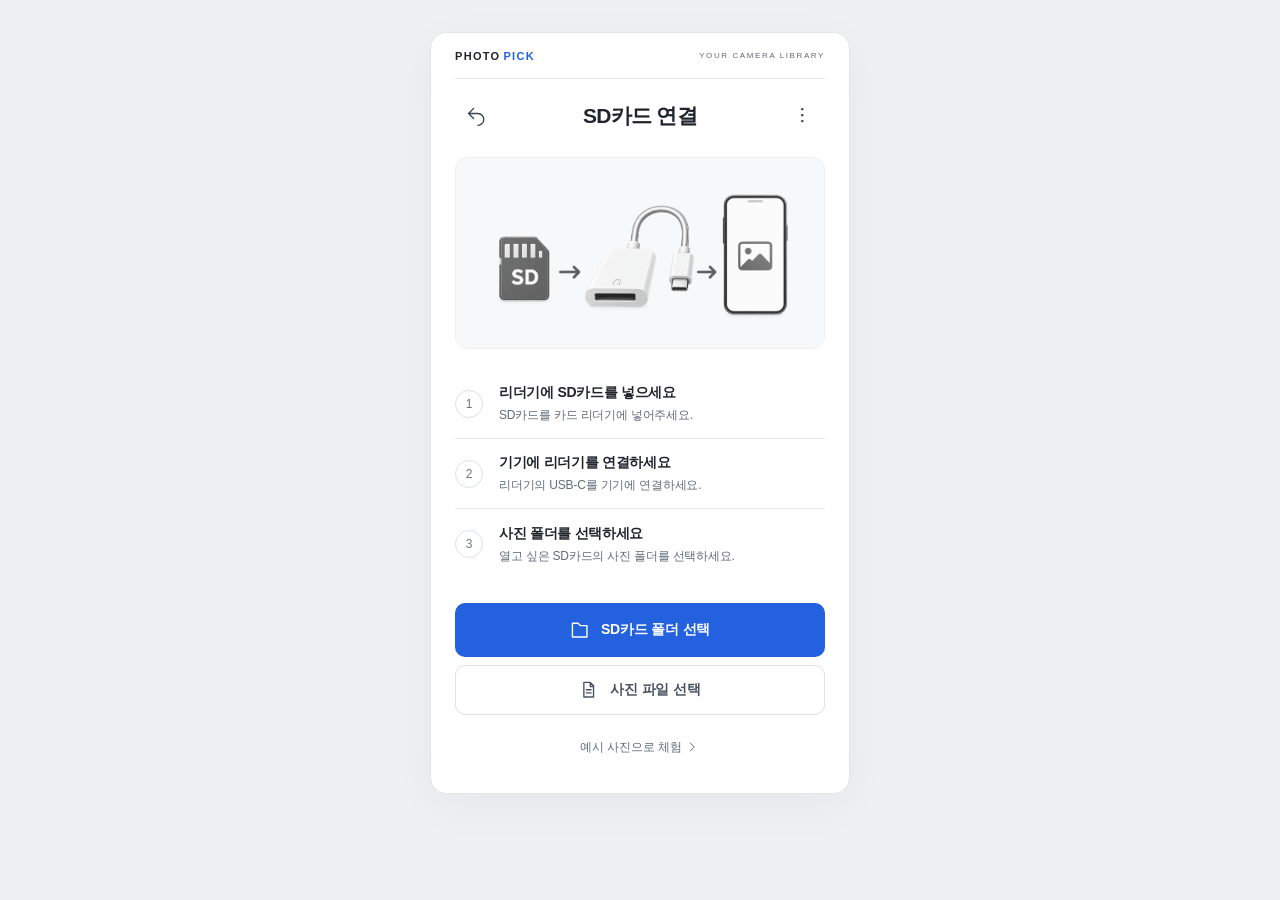
==== commit faa32d70: "Refine Photo Pick with minimal camera-library design" ====
--- a/index.html
+++ b/index.html
@@ -30,9 +30,10 @@
 @media(max-width:480px){.connection-steps p{font-size:12px}.connection-steps b{white-space:normal}}
 @media(max-width:480px) and (max-height:700px){.card{height:clamp(290px,calc(100dvh - 254px),440px);min-height:0}.modal .card{height:clamp(280px,calc(100dvh - 180px),440px);min-height:0}}
 </style>
+<link rel="stylesheet" href="assets/premium.css">
 </head>
 <body>
-<main class="final-shell"><section class="phone" aria-label="Photo Pick 최종 프로토타입"><header class="header" id="screen-header"></header><div id="app"></div><div id="layer"></div><input id="directory-input" type="file" webkitdirectory multiple accept=".jpg,.jpeg,image/jpeg" hidden><input id="files-input" type="file" multiple accept=".jpg,.jpeg,image/jpeg" hidden></section></main>
+<main class="final-shell"><section class="phone" aria-label="Photo Pick 최종 프로토타입"><div class="brand-strip"><span>PHOTO<span class="brand-accent">PICK</span></span><span class="brand-caption">YOUR CAMERA LIBRARY</span></div><header class="header" id="screen-header"></header><div id="app"></div><div id="layer"></div><input id="directory-input" type="file" webkitdirectory multiple accept=".jpg,.jpeg,image/jpeg" hidden><input id="files-input" type="file" multiple accept=".jpg,.jpeg,image/jpeg" hidden></section></main>
 <script src="assets/asset-manifest.js"></script>
 <script>
 const demoPhotos = [
--- a/assets/premium.css
+++ b/assets/premium.css
@@ -0,0 +1,86 @@
+/* Quiet camera-library styling. Photo reading and rating logic are unchanged. */
+:root{--blue:#2361df;--ink:#20252d;--muted:#606b78;--wash:#f4f6f8;--line:#e6e9ed}
+body{background:#eef0f2;color:var(--ink);-webkit-font-smoothing:antialiased}
+.final-shell{padding:32px 16px}
+.phone{width:420px;padding:0 24px 24px;border:1px solid #e2e5e9;border-radius:16px;box-shadow:0 12px 48px #17202d0a}
+.brand-strip{height:46px;display:flex;justify-content:space-between;align-items:center;border-bottom:1px solid var(--line);font-size:11px;font-weight:750;letter-spacing:1.3px}
+.brand-accent{color:var(--blue);margin-left:3px}
+.brand-caption{font-size:8px;font-weight:500;letter-spacing:1.6px;color:var(--muted)}
+.header{height:78px;align-items:center;padding:12px 0 16px}
+.header h1{font-size:21px;font-weight:600;letter-spacing:-.7px;margin:0}
+.header p{font-size:12px;letter-spacing:.2px;margin-top:5px;font-variant-numeric:tabular-nums}
+.icon-button{color:#3b434f;border-radius:8px}
+.icon-button svg{width:22px;height:22px;stroke-width:1.6}
+.header[data-screen="pick"] #screen-back{font-size:11px;color:var(--muted)}
+.connection-art{height:192px;margin:0 0 20px;background:#f7f8fa;border:1px solid #eef0f3;border-radius:12px;padding:12px}
+.connection-art img{filter:grayscale(1);opacity:.86}
+.connection-steps{gap:0;margin:0 0 24px}
+.connection-steps li{background:none;border-radius:0;border-bottom:1px solid var(--line);padding:14px 0;gap:16px;min-height:70px}
+.connection-steps li:last-child{border-bottom:0}
+.connection-steps li>span{background:none;border:1px solid #dce1e7;color:#6b7580;border-radius:50%;box-shadow:none;width:28px;height:28px;font-size:12px;font-weight:500}
+.connection-steps b{font-size:14px;font-weight:600;letter-spacing:-.3px}
+.connection-steps p{margin:4px 0 0;font-size:12px;letter-spacing:-.2px}
+.cta{border-radius:10px;min-height:54px;font-size:14px;font-weight:600;gap:10px;letter-spacing:-.2px;box-shadow:none}
+.cta svg{width:21px;height:21px;stroke-width:1.7}
+.cta.secondary{background:#f3f5f8;color:#394653;border:1px solid var(--line)}
+.file-cta{background:#fff!important;color:#475361!important;border:1px solid #dce2e9!important;font-size:14px!important}
+.demo-link{font-size:12px;margin-top:10px;color:var(--muted)}
+.resume-panel{background:#f5f7fa;border-radius:8px;margin:0 0 14px}
+.folder-panel{background:#f5f6f8;border:1px solid var(--line);border-radius:10px;gap:14px;padding:13px 16px;margin-bottom:12px}
+.folder-panel>svg{width:30px;height:30px;fill:#d9e5fb;stroke:var(--blue)}
+.folder-panel b{font-size:14px;font-weight:600}
+.folder-panel p{font-size:11px;margin-top:3px}
+.scan-grid{gap:5px}.scan-grid .tile{border-radius:6px}
+.scan-check{width:26px;height:26px;right:7px;top:7px;box-shadow:none}
+.scan-check svg{width:17px;height:17px}
+.scan-progress{margin:20px 0}.scan-progress .progress{height:4px;background:#e9edf2}
+.scan-progress>span{font-size:12px;font-variant-numeric:tabular-nums}
+.scan-caption h2{font-size:17px;font-weight:600}.scan-caption strong{font-size:19px;color:var(--ink)}
+.scan-caption p{font-size:12px}
+.mode-switch{height:52px;background:#f1f3f5;border:1px solid #e8ebef;border-radius:9px;padding:3px;margin:0 0 14px;overflow:visible}
+.mode-switch button{min-height:44px!important;border-radius:6px;font-size:13px;font-weight:550;color:#68717d}
+.mode-switch button.active{background:white;color:var(--blue);box-shadow:0 1px 4px #26344712}
+.card{border-radius:9px;background:#11171e}
+.card:after{inset:66% 0 0;background:linear-gradient(transparent,#060c16b8)}
+.photo-meta{border-radius:5px;font-size:10px;background:#10172090;padding:6px 8px}
+.overlay{gap:26px;bottom:20px}
+.action{width:66px;height:66px;background:#ffffff20;backdrop-filter:blur(12px);border:1px solid #ffffff5c;box-shadow:none}
+.action.good{background:#fff;color:#354351;border-color:#fff}
+.action.best{background:var(--blue);border-color:var(--blue)}
+.action svg{width:28px;height:28px;stroke-width:1.6}
+.action-item span{font-size:12px;font-weight:500;letter-spacing:-.3px;text-shadow:0 1px 4px #0008}
+.results-cta{border-radius:9px;font-size:14px;min-height:48px;margin-top:12px!important;color:#394653!important}
+.results-cta svg{stroke-width:2;width:21px}
+.gesture-hint,.original-note{font-size:11px;color:#657180;line-height:1.5}
+.summary-counts{background:none;border:1px solid var(--line);border-radius:10px;padding:4px 14px;margin:0 0 12px}
+.rating-row{height:49px;gap:12px;font-size:13px;border-color:var(--line)}
+.rating-row b{font-weight:500}.rating-row strong{font-size:17px;font-weight:600;color:#303b48;font-variant-numeric:tabular-nums}
+.rating-row:first-child strong{color:var(--blue)}
+.summary-counts .rating-symbol{width:28px;height:28px;background:#f1f4f8;color:#778291;padding:6px}
+.rating-symbol svg{width:19px;height:19px}
+.summary-counts .rating-symbol.best{background:#eaf0fc;color:var(--blue)}
+.summary-counts .rating-symbol.skip{background:#eef0f3;color:#7b8591}
+.summary-counts .rating-symbol.unrated{background:#eef0f3;color:#a6aeb9}.rating-symbol i{border-color:#9ba5b2;width:16px;height:16px}
+.continue-cta{border:0!important;background:#f5f7fa!important;color:var(--blue)!important;border-radius:8px;font-size:13px;font-weight:500;min-height:44px}
+.filters{background:#f1f3f5;border-radius:9px;padding:3px;margin-bottom:14px}
+.filters button{border-radius:6px;min-height:44px;font-weight:550;font-size:12px;color:#5f6a77}
+.filters button.active{background:#fff;color:var(--blue);box-shadow:0 1px 4px #26344712}
+.summary-grid{gap:5px;height:auto;min-height:89px;max-height:184px;align-content:start}.summary-grid .tile{border-radius:5px}
+.grade-badge{width:23px;height:23px;top:5px;right:5px;box-shadow:none}
+.grade-badge svg{width:16px;height:16px}.grade-badge.best{background:var(--blue)}
+.grade-badge.keep{color:var(--blue)}
+.album-filters{gap:4px;overflow-x:auto;padding-bottom:3px}
+.album-filters button{border-radius:6px;border:1px solid var(--line);background:#fff;font-size:11px;font-weight:500;min-height:44px;padding:5px 7px;white-space:nowrap}
+.album-filters button.active{background:#edf2fc;color:var(--blue);border-color:#d9e3f7}
+.album-grid{gap:5px}.album-grid .tile{border-radius:5px}
+.hint{font-size:11px;margin-top:12px;text-align:center}
+.sheet{border-radius:16px 16px 0 0}.sheet h3{font-weight:600}.sheet p{color:var(--muted);font-size:13px}
+.close{width:44px;height:44px;background:#fff;border-radius:8px}
+.modal{background:#0c131dea}.modal .card{border-radius:8px}
+.screen-title{font-size:24px;font-weight:550;letter-spacing:-.8px}.screen-copy{font-size:12px}
+.share-preview{border-radius:9px}.share-preview span{border-radius:5px}
+.ring{background:#edf2fc;font-size:26px;font-weight:500}
+.transfer h3{font-size:19px;font-weight:550}.done-card,.empty{background:#f4f6f8;border-radius:9px;color:var(--muted)}
+button:focus-visible{outline:3px solid #98b7f4;outline-offset:3px}
+@media(max-width:480px){body{background:#fff}.final-shell{padding:0}.phone{width:100%;max-width:420px;border:0;border-radius:0;padding:0 20px 20px;box-shadow:none}.brand-strip{height:38px}.header{height:74px}.connection-art{height:clamp(155px,25vh,210px)}.card{height:clamp(350px,58vh,540px)}.action{width:64px;height:64px}.overlay{gap:24px}.album-grid{height:420px;max-height:420px}.connection-steps li{min-height:67px;padding:12px 0}.connection-steps b{font-size:13px}.brand-caption{font-size:7px;letter-spacing:1.4px}}
+@media(max-width:480px) and (max-height:700px){.card{height:clamp(270px,calc(100dvh - 284px),440px);min-height:0}.modal .card{height:clamp(280px,calc(100dvh - 180px),440px)}.connection-art{height:142px;margin-bottom:12px}.connection-steps{margin-bottom:18px}.connection-steps li{min-height:62px}}
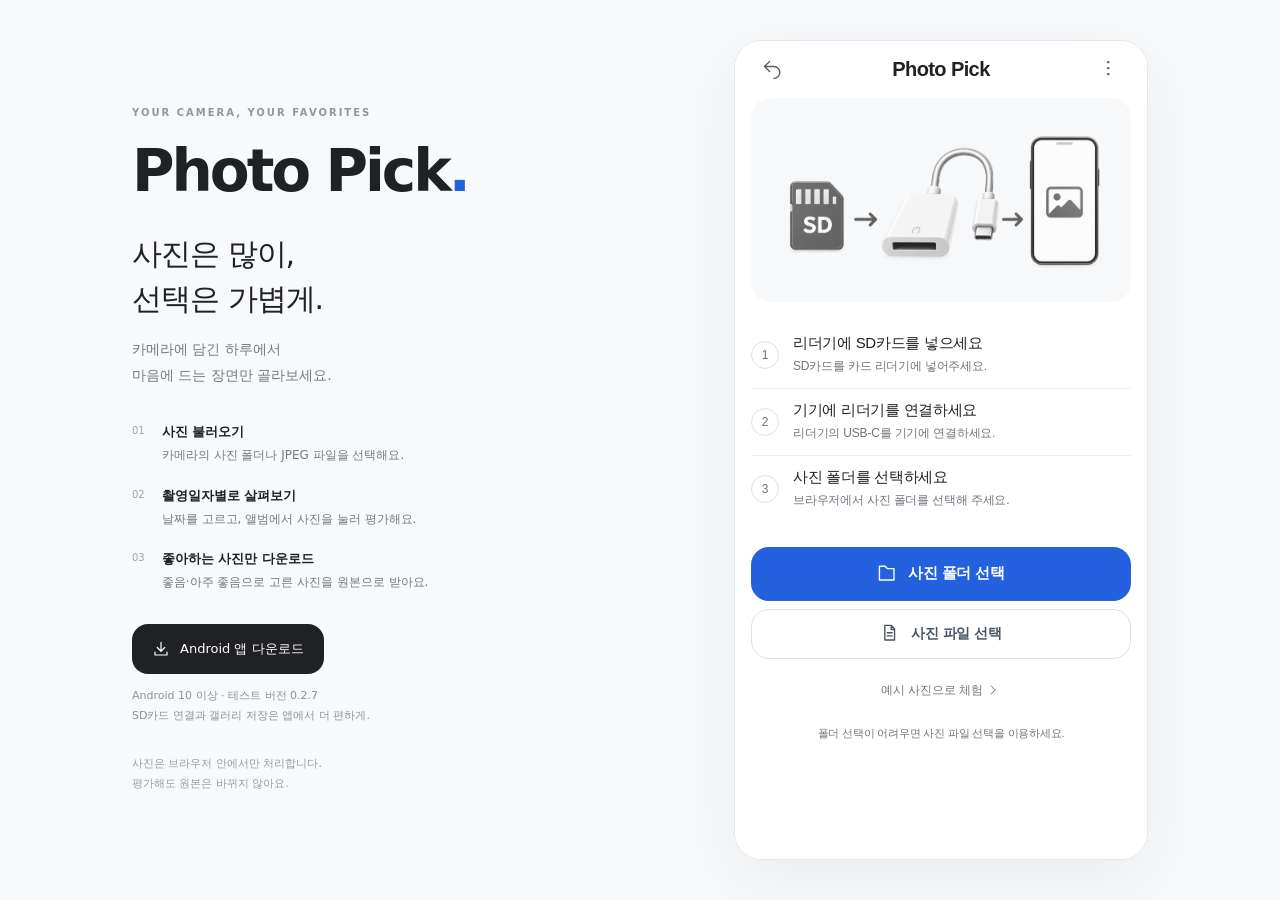
==== commit 61ae5b46: "Publish mobile web app with original downloads and add supplied example photos" ====
--- a/index.html
+++ b/index.html
@@ -1,98 +1,29 @@
 <!doctype html>
 <html lang="ko">
 <head>
-<meta charset="utf-8"><meta name="viewport" content="width=device-width,initial-scale=1">
-<title>Photo Pick — 선택 경험 미리보기</title>
-<style>
-:root{--blue:#2461e8;--ink:#17253d;--muted:#8490a2;--line:#e8edf5;--wash:#f3f7ff}*{box-sizing:border-box}body{margin:0;background:#f4f6fa;color:var(--ink);font-family:Inter,"Pretendard","Noto Sans KR","Segoe UI",sans-serif}button{font:inherit;cursor:pointer;touch-action:manipulation}button:disabled{opacity:.42;cursor:default}.workspace{max-width:1100px;margin:48px auto;display:grid;grid-template-columns:1fr 410px;gap:72px;padding:0 32px}.eyebrow{font-size:11px;color:var(--blue);letter-spacing:2px;font-weight:700}.intro{padding-top:44px}h1{font-size:42px;letter-spacing:-2px;font-weight:600;line-height:1.35;margin:18px 0}p{line-height:1.8;color:#69768b;font-size:14px}.tabs{display:flex;gap:7px;margin:28px 0 24px}.tabs button{border:1px solid var(--line);background:white;border-radius:24px;padding:11px 18px;color:#69768b;font-size:13px}.tabs button.active{background:var(--ink);border-color:var(--ink);color:white}.concept{max-width:450px;min-height:130px}.concept h2{font-size:20px;font-weight:600;margin:0 0 8px}.flow{display:flex;gap:12px;align-items:center;margin-top:30px;font-size:12px;color:#8390a4}.flow b{color:var(--ink);font-weight:500}.steps{margin-top:36px;border-top:1px solid var(--line);padding-top:20px}.steps p{font-size:12px;margin:7px 0}.phone{width:390px;min-height:790px;background:white;border:1px solid #dfe5ef;border-radius:38px;box-shadow:0 22px 70px #293e6712;overflow:hidden;position:relative;padding:0 20px 18px}.status{height:39px;display:flex;justify-content:space-between;align-items:center;padding:0 8px;font-size:11px;font-weight:600}.status span:last-child{font-size:10px;letter-spacing:2px}.header{display:flex;justify-content:space-between;align-items:center;padding:14px 1px 18px}.wordmark{font-size:22px;letter-spacing:-1px;font-weight:600}.badge{font-size:10px;border-radius:20px;background:var(--wash);color:var(--blue);padding:7px 10px}.session{display:flex;justify-content:space-between;align-items:center;margin:0 0 13px;font-size:12px}.session span{color:var(--muted);font-size:11px}.progress{height:3px;background:#edf1f7;border-radius:3px;margin-bottom:18px;overflow:hidden}.progress i{display:block;background:var(--blue);height:100%;transition:width .3s}.card{height:455px;border-radius:22px;overflow:hidden;position:relative;background:#202830;user-select:none;touch-action:none}.card img{width:100%;height:100%;object-fit:contain;pointer-events:none}.card:after{content:"";position:absolute;inset:55% 0 0;background:linear-gradient(transparent,#0b142852);pointer-events:none}.photo-meta{position:absolute;top:16px;left:16px;color:white;font-size:10px;padding:6px 9px;border-radius:15px;background:#15273a3b;backdrop-filter:blur(8px)}.overlay{position:absolute;bottom:21px;left:0;right:0;z-index:2;display:flex;justify-content:center;gap:16px}.action{width:58px;height:58px;border:1px solid #ffffffa3;border-radius:50%;background:#ffffffee;color:#40536a;box-shadow:0 4px 18px #05111d16;display:flex;justify-content:center;align-items:center;font-size:25px}.action.primary{background:var(--blue);border-color:var(--blue);color:white;width:66px;height:66px;margin-top:-4px}.action svg{width:23px;height:23px;fill:none;stroke:currentColor;stroke-width:1.8;stroke-linecap:round;stroke-linejoin:round}.legend{display:flex;justify-content:center;gap:28px;font-size:10px;color:var(--muted);margin-top:13px}.toolbar{display:flex;justify-content:space-between;align-items:center;margin:23px 0 14px}.subtle{background:none;border:0;font-size:11px;color:#75849a;padding:7px 0}.counter{font-size:12px;color:var(--blue)}.cta{display:block;width:100%;background:var(--blue);color:white;border:0;border-radius:14px;padding:15px;font-weight:500;font-size:13px}.cta.secondary{background:var(--wash);color:var(--blue);margin-top:10px}.demo-note{font-size:9px;color:#99a3b2;text-align:center;margin:16px 0 0}.filmstrip{display:flex;gap:7px;padding:13px 0 0;overflow-x:auto}.thumb{height:53px;width:44px;flex-shrink:0;object-fit:cover;border-radius:6px;border:2px solid transparent;opacity:.55;cursor:pointer}.thumb.active{border-color:var(--blue);opacity:1}.grid{display:grid;grid-template-columns:repeat(3,1fr);gap:7px;max-height:490px;overflow:auto}.tile{position:relative;height:146px;border:0;border-radius:11px;overflow:hidden;padding:0;background:#bacde1}.tile img{width:100%;height:100%;object-fit:cover}.check{position:absolute;right:8px;top:8px;width:21px;height:21px;border:1.5px solid white;border-radius:50%;background:#23324933;color:white;font-size:12px;display:grid;place-items:center}.tile.selected .check{background:var(--blue);border-color:var(--blue)}.tile.selected{outline:2px solid var(--blue);outline-offset:-2px}.grid-help{font-size:11px;text-align:center;color:var(--muted);margin:12px 0}.screen-title{font-size:26px;font-weight:600;letter-spacing:-1px;margin:25px 0 8px}.screen-copy{font-size:12px;color:var(--muted);margin-bottom:24px}.summary-grid{display:grid;grid-template-columns:repeat(2,1fr);gap:8px;height:346px;overflow:auto;margin-bottom:22px}.summary-grid img{height:164px;width:100%;object-fit:cover;border-radius:12px}.empty{padding:70px 20px;text-align:center;color:#8390a4;background:var(--wash);border-radius:18px;margin-bottom:20px;font-size:13px}.transfer{height:460px;display:flex;flex-direction:column;justify-content:center;align-items:center}.ring{height:105px;width:105px;border-radius:50%;background:var(--wash);display:grid;place-items:center;color:var(--blue);font-size:28px;letter-spacing:-1px}.transfer h3{font-size:20px;font-weight:500}.transfer p{font-size:12px;text-align:center;margin:0}.share-preview{height:340px;position:relative;border-radius:20px;overflow:hidden;margin:25px 0}.share-preview img{width:100%;height:100%;object-fit:cover}.share-preview span{position:absolute;left:15px;bottom:15px;color:white;background:#15273a55;border-radius:15px;padding:7px 10px;font-size:10px}.toast{position:absolute;bottom:99px;left:24px;right:24px;background:#17253ded;border-radius:12px;color:white;padding:13px;text-align:center;font-size:11px;z-index:5}.modal{position:absolute;inset:0;background:#15233ade;z-index:4;padding:68px 20px 0;backdrop-filter:blur(6px)}.modal .card{height:530px}.close{position:absolute;right:25px;top:35px;border:0;background:white;border-radius:50%;width:30px;height:30px;color:var(--ink)}.done-card{display:grid;place-items:center;height:455px;background:var(--wash);border-radius:22px;text-align:center;padding:30px}.done-card h3{font-size:23px;font-weight:500}.done-card p{font-size:12px}.key{display:inline-block;border:1px solid #dce3ee;border-radius:5px;padding:1px 5px;font-size:10px;color:#8490a2}@media(max-width:790px){.workspace{display:flex;flex-direction:column;gap:20px;margin:20px auto;align-items:center;padding:0 15px}.intro{max-width:390px;padding:0}h1{font-size:27px;margin:12px 0}.concept{min-height:auto}.concept h2{font-size:17px}.concept p{font-size:12px}.tabs{margin:16px 0}.flow,.steps{display:none}.phone{width:min(390px,100%);border-radius:30px}.eyebrow{font-size:9px}}@media(prefers-reduced-motion:reduce){*{transition:none!important}}
-.action-item{display:flex;flex-direction:column;align-items:center;gap:7px;justify-content:flex-end}.action-item span{color:white;font-size:10px;text-shadow:0 1px 5px #0008}.overlay{gap:20px}.action.good{background:#e9f1ff;color:#2461e8;border-color:#dae6ff}.action.best{background:#2461e8;color:white;border-color:#2461e8}.action.active{outline:2px solid white;outline-offset:4px}.action.primary{width:58px;height:58px;margin:0}.overlay{gap:18px}.grade-badge{position:absolute;top:8px;right:8px;border-radius:20px;padding:4px 7px;background:#fff;color:#516076;font-size:11px}.grade-badge.keep{background:#e5efff;color:#2461e8}.grade-badge.best{background:#2461e8;color:white}.film-item{position:relative;flex-shrink:0}.film-item .grade-badge{top:2px;right:2px;padding:1px 3px;font-size:9px}.summary-counts{display:flex;gap:5px;flex-wrap:wrap;margin-bottom:14px}.summary-counts span{padding:7px;border-radius:9px;background:#f3f6fa;font-size:10px}.filters{display:flex;gap:7px;margin:15px 0}.filters button{flex:1;border:1px solid #e0e7f2;background:white;color:#75849a;border-radius:10px;padding:10px 6px;font-size:11px}.filters button.active{border-color:#2461e8;background:#f3f7ff;color:#2461e8}.summary-grid{height:290px}.summary-grid .tile{height:140px}.clear-rating{display:block;margin:15px auto;color:white;background:none;border:0;font-size:12px}.grid-help{margin:10px 0}.rating-footer{font-size:10px;color:#8a95a6;margin-top:8px;text-align:center}.final-shell{display:flex;justify-content:center;padding:20px 12px 35px}.phone{width:420px;min-height:820px;padding:0 22px 18px}.subtle{font-size:12px;min-height:38px}.cta{font-size:15px;min-height:50px}.screen-copy{font-size:13px;line-height:1.65}.action-item span{font-size:12px}.photo-meta{font-size:12px}.session{font-size:14px}.session span{font-size:12px}.counter{font-size:13px}.grid-help{font-size:12px}.demo-note{font-size:10px;line-height:1.5}.summary-counts span{font-size:12px}.filters button{font-size:12px;min-height:46px}.mode-switch{display:flex;gap:5px;padding:4px;background:#f2f5fa;border-radius:12px;margin-bottom:15px}.mode-switch button{flex:1;padding:10px;background:none;color:#8590a2;border:0;border-radius:9px;font-size:13px}.mode-switch button.active{background:white;color:#2461e8;box-shadow:0 1px 5px #192f5420}.session-actions{display:flex;justify-content:space-between;margin:7px 0}.hero{height:265px;border-radius:22px;overflow:hidden;margin:24px 0;background:#e6eef8}.hero img{width:100%;height:100%;object-fit:cover}.start-title{font-size:28px;line-height:1.4;letter-spacing:-1px;margin:32px 0 12px}.folder-panel{border:1px solid #e2e9f4;border-radius:18px;padding:20px;margin:30px 0;background:#f8faff}.folder-panel b{display:block;font-size:17px;margin-bottom:8px}.folder-panel p{font-size:13px;margin:0}.small-note{font-size:12px;line-height:1.6;color:#8894a6}.album-filters{display:flex;gap:6px;flex-wrap:wrap;margin-bottom:14px}.album-filters button{padding:7px 10px;min-height:36px;font-size:11px;border:1px solid #e3e9f1;background:white;border-radius:18px;color:#7a879b}.album-filters button.active{background:#edf3ff;color:#2461e8;border-color:#acc5ff}@media(max-width:480px){.final-shell{padding:0}.phone{border:0;border-radius:0;box-shadow:none;width:100%;min-height:100vh;padding:0 18px 18px}.card{height:min(470px,58vh);min-height:350px}.modal{position:fixed;max-width:420px;margin:auto}.status{height:30px}}.hint{font-size:12px;color:#8794a8;text-align:center;line-height:1.7;margin:12px 0}.blue{color:#2461e8}.grade-badge.unrated{font-size:10px;background:#ffffffdc;color:#6d798b}.scan-grid{margin-bottom:25px;max-height:310px}.detail-top{display:flex;align-items:center;justify-content:space-between;color:white;margin-bottom:13px}.detail-top button{width:44px;height:44px;border:0;border-radius:50%;background:#ffffff24;color:white;font-size:22px}.detail-top span{font-size:14px}.modal{padding:38px 20px 0}.modal .card{height:530px}.sheet-backdrop{position:absolute;inset:0;background:#162b476b;display:flex;align-items:flex-end;z-index:10}.sheet{background:white;border-radius:25px 25px 0 0;padding:25px 22px 30px;width:100%;box-shadow:0 -10px 60px #13284a12}.sheet h3{font-size:22px;margin:0 0 15px}.sheet p{font-size:14px;line-height:1.65}.sheet .grid{max-height:370px;overflow:auto;margin:18px 0}.summary-counts span{font-size:13px}.album-filters button{font-size:12px}.subtle{font-size:14px}.hint{font-size:12px}.summary-grid{height:265px;grid-auto-rows:140px;align-content:start}.card{height:450px}.saved-sheet .tile{height:120px}@media(max-width:480px){.modal .card{height:min(530px,67vh)}.sheet-backdrop{position:fixed;max-width:420px;margin:auto}.card{height:min(455px,54vh)}}@media(prefers-reduced-motion:reduce){*{scroll-behavior:auto}}.album-filters button{font-size:14px}.summary-counts span{font-size:14px}.filters button{font-size:14px}.session span,.counter,.photo-meta{font-size:14px}.hint{font-size:14px}.mode-switch button{font-size:14px}.grid-help{font-size:14px}.small-note{font-size:14px}.scan-grid .tile{height:135px}.connect-guide{display:flex;gap:9px;align-items:center;font-size:13px;background:#f3f7ff;padding:22px 12px;border-radius:16px;margin:26px 0;color:#546c8b}.connect-guide b{color:#2461e8}.input-message{background:#f3f7ff;padding:14px;border-radius:12px;color:#2461e8;font-size:14px}.reading-layer{position:absolute;inset:0;background:#fffffff2;display:flex;flex-direction:column;align-items:center;justify-content:center;z-index:15}.reading-layer p{font-size:14px}.filename{font-size:11px;display:inline-block;max-width:260px;overflow:hidden;text-overflow:ellipsis;white-space:nowrap;opacity:.9}.image-error{position:absolute;top:45%;left:8px;right:8px;text-align:center;color:#49617c;font-size:12px;pointer-events:none}.session b{max-width:230px;overflow:hidden;text-overflow:ellipsis;white-space:nowrap}.small-note{line-height:1.8}
-/* Reference-aligned visual layer. State and file reading remain unchanged. */
-:root{--blue:#0064ff;--ink:#080f43;--muted:#707ba9;--wash:#edf4fd;--line:#e2ebf7}body{background:radial-gradient(ellipse at top,#fff 0,#f1f8fe 72%);font-family:"Pretendard","Noto Sans KR","Malgun Gothic","Segoe UI",sans-serif;color:var(--ink)}.final-shell{padding:28px 16px;min-height:100vh;align-items:flex-start}.phone{width:394px;min-height:702px;padding:0 17px 12px;border:0;border-radius:22px;box-shadow:0 4px 30px #8bbbde29;background:#fff;overflow:hidden}.header{height:79px;padding:17px 0 14px;display:grid;grid-template-columns:34px 1fr 34px;text-align:center;align-items:start}.header h1{font-size:21px;line-height:1.45;letter-spacing:-.8px;font-weight:750;margin:2px 0 0}.header p{font-size:14px;line-height:1.5;margin:2px 0 0;color:var(--muted)}.icon-button{background:transparent;border:0;color:var(--ink);width:34px;height:36px;display:grid;place-items:center;padding:4px}.icon-button svg{width:25px;height:25px;fill:none;stroke:currentColor;stroke-width:2;stroke-linecap:round;stroke-linejoin:round}.header #screen-menu svg{width:22px;fill:currentColor;stroke-width:1}.cta{display:flex;align-items:center;justify-content:center;gap:16px;border-radius:21px;min-height:56px;font-size:16px;font-weight:650;padding:12px 10px;background:var(--blue);color:#fff;border:0;letter-spacing:-.3px}.cta svg,.demo-link svg{width:26px;height:26px;fill:none;stroke:currentColor;stroke-width:2;stroke-linecap:round;stroke-linejoin:round}.cta.secondary{background:linear-gradient(120deg,#edf5fe,#eaf2fc);color:var(--blue)}.connection-art{height:231px;margin:0 -3px 8px;display:flex;align-items:center;justify-content:center}.connection-art img{width:100%;height:100%;object-fit:contain}.connection-steps{list-style:none;display:flex;flex-direction:column;gap:8px;padding:0;margin:0 0 20px}.connection-steps li{display:flex;gap:23px;align-items:center;background:linear-gradient(110deg,#eff6fe,#f3f7fd);border-radius:16px;padding:10px 16px;min-height:63px}.connection-steps li>span{width:36px;height:36px;flex-shrink:0;display:grid;place-items:center;border-radius:50%;background:var(--blue);box-shadow:inset 0 2px 6px #76b3ff99;color:#fff;font-size:20px}.connection-steps b{font-size:15px;letter-spacing:-.6px;white-space:nowrap}.connection-steps p{font-size:12px;line-height:1.5;color:var(--muted);margin:3px 0 0;letter-spacing:-.4px}.file-cta{min-height:50px!important;border:1px solid #dce8f7!important;color:#536494!important;font-size:15px!important;margin-top:8px!important}.demo-link{display:flex;align-items:center;justify-content:center;gap:3px;color:var(--muted);background:none;border:0;margin:10px auto 0;font-size:13px;padding:0;min-height:20px}.demo-link svg{width:15px;height:15px;stroke-width:1.7}.resume-panel{background:#f1f6ff;border-radius:12px;padding:10px 12px;margin:-9px 0 12px;font-size:12px;color:var(--muted)}.resume-panel small{display:block;margin-top:5px}.resume-panel button{display:flex;align-items:center;gap:5px;min-height:28px;padding:3px 0}.resume-panel svg{width:15px;height:15px;fill:none;stroke:currentColor;stroke-width:2}.folder-panel{display:flex;align-items:center;gap:22px;padding:14px 18px;background:linear-gradient(130deg,#edf7ff,#f2f7fc);border:0;border-radius:16px;margin:0 0 15px;min-height:73px}.folder-panel>svg{width:41px;height:41px;fill:#559eff;stroke:#448eff;stroke-width:1;flex-shrink:0}.folder-panel b{font-size:16px;line-height:1.5;margin:0 0 1px;overflow-wrap:anywhere}.folder-panel p{font-size:13px;color:var(--muted);line-height:1.5}.scan-grid{grid-template-columns:repeat(2,1fr);gap:7px;max-height:none;margin:0}.scan-grid .tile{height:160px;border-radius:9px}.scan-check{position:absolute;right:9px;top:9px;border-radius:50%;background:#fff;width:36px;height:36px;color:var(--blue);border:2px solid white;display:grid;place-items:center;box-shadow:0 2px 10px #0001}.scan-check svg{height:24px;width:24px;stroke:currentColor;stroke-width:2.8;fill:none}.scan-grid .tile:last-child .scan-check{background:var(--blue);color:#fff}.scan-progress{display:flex;align-items:center;gap:12px;margin:20px 3px 22px}.scan-progress .progress{height:12px;margin:0;flex:1;border-radius:10px;background:#edf3fd}.scan-progress .progress i{border-radius:10px}.scan-progress>span{font-size:15px;color:var(--muted)}.scan-caption{text-align:center;margin:0 0 19px}.scan-caption h2{font-size:19px;letter-spacing:-.5px;margin:0 0 3px;font-weight:750}.scan-caption strong{color:var(--blue);font-size:23px}.scan-caption p{font-size:13px;color:var(--muted);margin:0;line-height:1.7}.mode-switch{height:40px;padding:0;gap:0;border-radius:25px;background:#eaf2fd;margin:3px 0 13px;overflow:hidden}.mode-switch button{padding:7px;border-radius:25px;font-size:14px;font-weight:650;color:var(--ink)}.mode-switch button.active{background:var(--blue);color:white;box-shadow:none}.card{height:484px;min-height:0;border-radius:17px;background:#edf3f9}.demo-card img{object-fit:cover}.real-card img{object-fit:contain}.card:after{inset:62% 0 0;background:linear-gradient(transparent,#000b)}.photo-meta{background:#101b3780;top:10px;left:10px;max-width:90%;font-size:11px}.overlay{bottom:18px;gap:27px}.action{width:76px;height:76px;border:2px solid #ffffff26;background:#6b707ddd;color:white;box-shadow:0 3px 16px #0002}.action.good{background:#fff;color:var(--blue);border-color:#fff}.action.best{background:var(--blue);color:#fff;border-color:var(--blue)}.action svg{width:36px;height:36px;stroke-width:1.8}.action.best svg{fill:currentColor}.action-item{gap:6px}.action-item span{font-size:15px;font-weight:650;text-shadow:0 2px 4px #000;letter-spacing:-.6px}.results-cta{margin-top:14px!important;min-height:51px;font-size:16px}.results-cta svg{stroke-width:4;width:25px}.gesture-hint{font-size:11px;color:#7784aa;text-align:center;line-height:1.4;margin:8px 0 0}.summary-counts{display:block;border-radius:16px;background:linear-gradient(120deg,#eff5fd,#f5f8fc);padding:3px 13px;margin:5px 0 9px}.rating-row{display:flex;align-items:center;gap:15px;height:44px;border-bottom:1px solid #e3ebf6;font-size:15px}.rating-row:last-child{border:0}.rating-row b{font-weight:650;flex:1;letter-spacing:-.4px}.rating-row strong{font-size:19px;color:var(--blue);font-weight:650}.rating-row:nth-child(n+3) strong{color:var(--muted)}.summary-counts .rating-symbol{height:32px;width:32px;border-radius:50%;padding:5px;background:#fff;color:var(--blue);display:grid;place-items:center;flex-shrink:0}.rating-symbol svg{width:23px;height:23px;fill:none;stroke:currentColor;stroke-width:1.8;stroke-linecap:round;stroke-linejoin:round}.summary-counts .rating-symbol.best{background:var(--blue);color:#fff}.rating-symbol.best svg{fill:currentColor}.summary-counts .rating-symbol.skip{background:#737988;color:white}.summary-counts .rating-symbol.unrated{background:#a5abba;color:white}.rating-symbol i{width:19px;height:19px;border:2px solid white;border-radius:50%}.continue-cta{min-height:47px;border-radius:17px;font-size:15px;gap:12px;margin:0 0 14px!important}.continue-cta svg:first-child{width:22px;stroke-width:3.5}.continue-cta svg:last-child{width:16px}.filters{gap:0;background:#edf4fd;border-radius:18px;overflow:hidden;margin:0 0 12px}.filters button{font-size:12px;min-height:40px;border:0;background:none;color:var(--ink);border-radius:18px;white-space:nowrap;font-weight:650;padding:7px 3px}.filters button.active{background:var(--blue);color:#fff}.summary-grid{grid-template-columns:repeat(4,minmax(0,1fr));gap:5px;height:184px;grid-auto-rows:89px;max-height:184px;margin:0 0 18px;overflow:auto}.summary-grid .tile{height:89px;border-radius:8px}.summary-grid img{height:100%;border-radius:0}.grade-badge{top:5px;right:5px;width:27px;height:27px;display:grid;place-items:center;border:1.5px solid #fff;padding:0;font-size:19px;box-shadow:0 2px 7px #183a5520}.grade-badge svg{width:20px;height:20px;fill:none;stroke:currentColor;stroke-width:1.8;stroke-linecap:round;stroke-linejoin:round}.grade-badge.best svg{fill:currentColor}.grade-badge.unrated{font-size:8px;width:35px}.grade-badge.keep{background:#fff;color:var(--blue);font-size:16px}.hint{font-size:13px;margin:15px 0 0;color:var(--muted);line-height:1.6}.summary-empty{height:184px;display:grid;place-content:center;margin:0 0 18px;padding:25px 15px;font-size:13px}.album-filters{gap:5px;margin:0 0 12px}.album-filters button{font-size:11px;min-height:32px;padding:5px 8px}.album-filters button.active{background:var(--blue);color:#fff;border-color:var(--blue)}.album-grid{height:440px;max-height:440px;align-content:start;grid-template-columns:repeat(3,1fr);gap:6px}.album-grid .tile{height:142px;border-radius:9px}.sheet{color:var(--ink)}.sheet .cta{margin-top:8px}.modal .card{height:min(530px,69vh)}.done-card{height:484px}.reading-layer .ring{background:var(--wash)}button:focus-visible{outline:3px solid #7cb7ff;outline-offset:3px}.input-message{font-size:12px;margin:12px 0 0}.photo-meta .filename{font-size:11px;max-width:260px}
-@media(max-width:480px){.final-shell{padding:0;background:white}.phone{width:100%;max-width:420px;min-height:100dvh;border-radius:0;padding:0 17px 14px;box-shadow:none}.header{height:79px}.card{height:clamp(370px,62vh,570px)}.connection-art{height:clamp(180px,29vh,265px)}.scan-grid .tile{height:clamp(140px,21vh,180px)}.summary-grid{height:184px}.overlay{gap:clamp(17px,6vw,30px)}.action{width:clamp(66px,19vw,80px);height:clamp(66px,19vw,80px)}.connection-steps li{gap:18px}.connection-steps b{font-size:14px}.connection-steps p{font-size:11px}.modal,.sheet-backdrop{max-width:420px}.scan-caption{margin-bottom:18px}}
-
-/* Persona review: visual clarity and touch targets; rating logic unchanged. */
-:root{--muted:#59678f}
-.header{grid-template-columns:44px minmax(0,1fr) 44px}
-.icon-button{width:44px;height:44px}
-.header[data-screen="pick"]{grid-template-columns:78px minmax(0,1fr) 78px}
-.header[data-screen="pick"] #screen-back{display:flex;align-items:center;justify-content:flex-start;gap:2px;width:78px;font-size:12px;white-space:nowrap}
-.header[data-screen="pick"] #screen-back svg{width:21px;height:21px;flex-shrink:0}
-.header #screen-menu{justify-self:end}
-.demo-link{min-height:44px}
-.mode-switch{height:44px}
-.mode-switch button,.filters button,.album-filters button{min-height:44px}
-.filters button,.album-filters button{font-size:13px}
-.connection-steps p{font-size:12px;color:var(--muted)}
-.gesture-hint{font-size:12px;color:var(--muted)}
-.original-note{font-size:12px;color:var(--muted);text-align:center;margin:3px 0 0;line-height:1.5}
-.cta.secondary{color:#0057df}
-.file-cta{color:#4e5e87!important}
-@media(max-width:480px){.connection-steps p{font-size:12px}.connection-steps b{white-space:normal}}
-@media(max-width:480px) and (max-height:700px){.card{height:clamp(290px,calc(100dvh - 254px),440px);min-height:0}.modal .card{height:clamp(280px,calc(100dvh - 180px),440px);min-height:0}}
-</style>
-<link rel="stylesheet" href="assets/premium.css">
+<meta charset="utf-8"><meta name="viewport" content="width=device-width,initial-scale=1,viewport-fit=cover"><meta name="theme-color" content="#ffffff">
+<meta name="description" content="촬영일자별로 사진을 모아 보고, 좋아하는 장면만 골라 원본으로 다운로드하세요. Photo Pick 모바일 웹앱과 Android 앱.">
+<title>Photo Pick — 사진은 많이, 선택은 가볍게.</title>
+<link rel="stylesheet" href="assets/web-shell.css?v=web-0.2.7">
 </head>
 <body>
-<main class="final-shell"><section class="phone" aria-label="Photo Pick 최종 프로토타입"><div class="brand-strip"><span>PHOTO<span class="brand-accent">PICK</span></span><span class="brand-caption">YOUR CAMERA LIBRARY</span></div><header class="header" id="screen-header"></header><div id="app"></div><div id="layer"></div><input id="directory-input" type="file" webkitdirectory multiple accept=".jpg,.jpeg,image/jpeg" hidden><input id="files-input" type="file" multiple accept=".jpg,.jpeg,image/jpeg" hidden></section></main>
-<script src="assets/asset-manifest.js"></script>
-<script>
-const demoPhotos = [
- ['photo-1519608487953-e999c86e7455','도시의 저녁'],['photo-1519501025264-65ba15a82390','맨해튼의 빛'],['photo-1477959858617-67f85cf4f1df','골목의 오후'],['photo-1514565131-fce0801e5785','도시 산책'],['photo-1449824913935-59a10b8d2000','거리의 순간'],['photo-1480714378408-67cf0d13bc1b','늦은 오후'],['photo-1519608487953-e999c86e7455','늦은 밤 산책'],['photo-1514924013411-cbf25faa35bb','여행의 기록'],['photo-1511818966892-d7d671e672a2','도시의 선']
-].map(([id,label],i)=>({id:i,label,url:window.PHOTO_PICK_ASSETS?.photos?.[i] || `https://images.unsplash.com/${id}?auto=format&fit=crop&w=900&q=85`}));
-let sourcePhotos=demoPhotos;
-const KEY='photopick.prototype.final.v1',SESSION='demo-city-v1';
-const labels={skip:'별로',keep:'좋음',best:'아주 좋음'},symbols={skip:'×',keep:'✓',best:'★'};
-const icons={skip:'<path d="m7 7 10 10M17 7 7 17"/>',keep:'<path d="M7 10v10H3V10zm0 0 5-7c2 0 2 2 1 5h5c2 0 2 2 1 4l-2 8H7"/>',best:'<path d="m12 3 2.8 5.7 6.2.9-4.5 4.4 1.1 6.2-5.6-3-5.6 3 1.1-6.2L3 9.6l6.2-.9z"/>'};
-const fresh=()=>({version:2,session:SESSION,dataset:'demo',descriptors:demoPhotos.map(p=>({path:p.label,name:p.label,size:0,mtime:0})),folderName:'서울, 주말 산책',screen:'home',mode:'card',index:0,ratings:{},history:[],scope:'best',albumFilter:'all',hintSeen:false,imported:[],progress:0});
-let state=fresh(),saved=null,storageOK=true,modalId=null,transferTimer=null,scanTimer=null,homeMessage='';
-const app=document.querySelector('#app'),layer=document.querySelector('#layer');
-const esc=v=>String(v).replace(/[&<>"']/g,c=>({'&':'&amp;','<':'&lt;','>':'&gt;','"':'&quot;',"'":'&#39;'}[c]));
-function total(){return state.descriptors.length;}
-function validRatings(r,n){return r&&typeof r==='object'&&!Array.isArray(r)&&Object.entries(r).every(([id,v])=>/^(0|[1-9]\d*)$/.test(id)&&Number(id)<n&&['skip','keep','best'].includes(v));}
-function validSnapshot(s,n){return s&&Number.isInteger(s.index)&&s.index>=0&&s.index<=n&&validRatings(s.ratings,n);}
-function validDescriptors(d){return Array.isArray(d)&&d.length>0&&d.every(x=>x&&typeof x.path==='string'&&typeof x.name==='string'&&Number.isSafeInteger(x.size)&&x.size>=0&&Number.isFinite(x.mtime));}
-try{const raw=localStorage.getItem(KEY);if(raw){let data;try{data=JSON.parse(raw);}catch(e){data=null;}if(data&&data.version===1&&data.session===SESSION)data={...fresh(),...data,version:2};if(data&&data.version===2&&['demo','real'].includes(data.dataset)&&(data.dataset==='demo'?data.session===SESSION:data.session==='sd-jpeg-v1')&&validDescriptors(data.descriptors)&&typeof data.folderName==='string'&&(data.dataset!=='demo'||JSON.stringify(data.descriptors)===JSON.stringify(fresh().descriptors))&&validSnapshot(data,data.descriptors.length)&&['card','grid'].includes(data.mode)&&['best','combined'].includes(data.scope)&&['all','unrated','skip','keep','best'].includes(data.albumFilter)&&Array.isArray(data.history)&&data.history.every(x=>validSnapshot(x,data.descriptors.length))){saved={...fresh(),...data,screen:'home',imported:[],progress:0};state={...saved};if(state.dataset==='real')sourcePhotos=[];}}}catch(e){storageOK=false;}
-function persist(){const data={version:2,session:state.session,dataset:state.dataset,descriptors:state.descriptors,folderName:state.folderName,index:state.index,ratings:{...state.ratings},history:state.history.slice(-40),mode:state.mode,scope:state.scope,albumFilter:state.albumFilter,hintSeen:state.hintSeen};saved={...fresh(),...data};try{localStorage.setItem(KEY,JSON.stringify(data));storageOK=true;}catch(e){storageOK=false;}}
-function revokePhotos(){sourcePhotos.forEach(p=>{if(p.url.startsWith('blob:'))URL.revokeObjectURL(p.url);});}
-function photoError(img){img.style.opacity='0';const box=img.parentElement;box.style.background='#d8e5f1';if(!box.querySelector('.image-error')){const note=document.createElement('span');note.className='image-error';note.textContent='이미지를 표시할 수 없어요';box.appendChild(note);}}
-function icon(v){return `<svg viewBox="0 0 24 24" aria-hidden="true">${icons[v]}</svg>`;}
-function img(p,extra=''){return `<img src="${p.url}" alt="${esc(p.label)}" ${extra} onerror="photoError(this)">`;}
-function counts(){const c={skip:0,keep:0,best:0,unrated:0};state.descriptors.forEach((p,id)=>c[state.ratings[id]||'unrated']++);return c;}
-function selected(){return sourcePhotos.filter(p=>state.ratings[p.id]==='best'||(state.scope==='combined'&&state.ratings[p.id]==='keep'));}
-function firstUnrated(){const id=state.descriptors.findIndex((p,id)=>!state.ratings[id]);return id<0?total():id;}
-function badge(p){const grade=state.ratings[p.id];return `<span class="grade-badge ${grade||'unrated'}">${grade?icon(grade):'미평가'}</span>`;}
-function tile(p){return `<button class="tile" data-photo="${p.id}" aria-label="${esc(p.label)} · ${labels[state.ratings[p.id]]||'미평가'} · 평가하기">${img(p)}${badge(p)}</button>`;}
-function actions(p){return `<div class="overlay">${['skip','keep','best'].map(v=>`<div class="action-item"><button class="action ${v==='keep'?'good':v==='best'?'best':''} ${state.ratings[p.id]===v?'active':''}" data-rate="${v}" aria-label="${labels[v]}" aria-pressed="${state.ratings[p.id]===v}">${icon(v)}</button><span>${labels[v]}</span></div>`).join('')}</div>`;}
-function uiIcon(name){const paths={back:'<path d="m9 4-6 6 6 6M3 10h11a7 7 0 0 1 0 14"/>',menu:'<circle cx="12" cy="5" r="1"/><circle cx="12" cy="12" r="1"/><circle cx="12" cy="19" r="1"/>',folder:'<path d="M3 7V4h7l3 3h8v14H3z"/>',file:'<path d="M6 3h8l4 4v14H6zM14 3v5h4M9 12h6M9 16h6"/>',stats:'<path d="M5 13v8M12 5v16M19 9v12"/>',download:'<path d="M12 3v13m-6-6 6 6 6-6M3 16v5h18v-5"/>',play:'<path d="m8 4 13 8-13 8z"/>',right:'<path d="m9 5 7 7-7 7"/>',check:'<path d="m5 12 5 5 9-10"/>'};return `<svg viewBox="0 0 26 26" aria-hidden="true">${paths[name]||''}</svg>`;}
-function card(p){return `<div class="card ${state.dataset==='demo'?'demo-card':'real-card'}" id="photo-card">${img(p)}${state.dataset==='real'?`<div class="photo-meta"><span class="filename">${esc(p.label)}</span></div>`:''}${actions(p)}</div>`;}
-function header(){const c=counts(),titles={home:'SD카드 연결',scan:'사진 읽기',pick:'사진 평가',summary:'평가 결과',transfer:'사진 저장',ready:'저장 체험 완료'};document.querySelector('#screen-header').dataset.screen=state.screen;document.querySelector('#screen-header').innerHTML=`<button class="icon-button" id="screen-back" aria-label="${state.screen==='pick'?'이전 평가 되돌리기':'이전 화면'}">${uiIcon('back')}${state.screen==='pick'?'<span>되돌리기</span>':''}</button><div><h1>${titles[state.screen]}</h1>${state.screen==='pick'?`<p>${Math.min(state.index+1,total())} / ${total()}</p>`:state.screen==='summary'?`<p>${total()-c.unrated} / ${total()}장 평가 완료</p>`:''}</div><button class="icon-button" id="screen-menu" aria-label="메뉴">${uiIcon('menu')}</button>`;}
-function render(){layer.innerHTML='';modalId=null;document.querySelector('.phone').dataset.screen=state.screen;header();const screens={home:home,scan:scan,pick:pick,summary:summary,transfer:transfer,ready:ready};screens[state.screen]();bind();}
-function home(){const c=counts(),hasSession=!!saved,needsFiles=hasSession&&state.dataset==='real'&&!sourcePhotos.length;app.innerHTML=`<div class="connection-art"><img src="${window.PHOTO_PICK_ASSETS?.connection||'assets/connection-guide.png'}" alt="SD카드를 USB-C 카드 리더기에 넣고 휴대폰에 연결하는 순서"></div><ol class="connection-steps"><li><span>1</span><div><b>리더기에 SD카드를 넣으세요</b><p>SD카드를 카드 리더기에 넣어주세요.</p></div></li><li><span>2</span><div><b>기기에 리더기를 연결하세요</b><p>리더기의 USB-C를 기기에 연결하세요.</p></div></li><li><span>3</span><div><b>사진 폴더를 선택하세요</b><p>열고 싶은 SD카드의 사진 폴더를 선택하세요.</p></div></li></ol>${hasSession?`<div class="resume-panel"><span>${esc(state.folderName)} · ${total()-c.unrated} / ${total()}장 평가</span>${needsFiles?'<small>같은 폴더를 다시 선택하면 이어서 평가해요.</small>':`<button class="subtle blue" id="resume">이어서 평가 ${uiIcon('right')}</button>`}</div>`:''}<button class="cta" id="folder">${uiIcon('folder')}${needsFiles?'SD카드 폴더 다시 선택':'SD카드 폴더 선택'}</button><button class="cta secondary file-cta" id="files">${uiIcon('file')}사진 파일 선택</button><button class="demo-link" id="demo">예시 사진으로 체험 ${uiIcon('right')}</button>${homeMessage?`<p class="input-message" role="status">${esc(homeMessage)}</p>`:''}${storageOK?'':'<p class="small-note">이 브라우저에서는 이어하기 저장을 사용할 수 없어요.</p>'}`;}
-function scan(){app.innerHTML=`<div class="folder-panel">${uiIcon('folder')}<div><b>${state.dataset==='demo'?'DCIM / 100_FUJI':esc(state.folderName)}</b><p>${state.dataset==='demo'?'SD카드 > DCIM > 100_FUJI':'SD카드 > '+esc(state.folderName)}</p></div></div><div class="grid scan-grid">${sourcePhotos.slice(0,4).map(p=>`<div class="tile">${img(p)}<span class="scan-check">${uiIcon('check')}</span></div>`).join('')}</div><div class="scan-progress"><div class="progress"><i style="width:${state.progress}%"></i></div><span>${state.progress===100?total():Math.floor(total()*state.progress/100)} / ${total()}</span></div><div class="scan-caption"><h2>JPEG <strong>${total()}장</strong>을 찾았어요</h2><p>사진은 아직 휴대폰에 저장되지 않았어요.</p></div><button class="cta" id="begin" ${state.progress<100?'disabled':''}>${uiIcon('stats')}평가 시작</button>`;}
-function albumPhotos(){return sourcePhotos.filter(p=>state.albumFilter==='all'||(state.albumFilter==='unrated'?!state.ratings[p.id]:state.ratings[p.id]===state.albumFilter));}
-function pick(){const c=counts(),shown=albumPhotos();app.innerHTML=`<nav class="mode-switch" aria-label="사진 보기"><button data-mode="card" class="${state.mode==='card'?'active':''}" aria-pressed="${state.mode==='card'}">한 장씩</button><button data-mode="grid" class="${state.mode==='grid'?'active':''}" aria-pressed="${state.mode==='grid'}">앨범</button></nav>${state.mode==='card'?(state.index<total()?card(sourcePhotos[state.index]):'<div class="done-card"><div><h3>모든 사진을 평가했어요</h3><button class="subtle" id="review">처음부터 다시 보기</button></div></div>'):`<div class="album-filters" aria-label="평가 필터">${[['all','전체',total()],['unrated','미평가',c.unrated],['best','아주 좋음',c.best],['keep','좋음',c.keep],['skip','별로',c.skip]].map(([v,label,n])=>`<button data-albumfilter="${v}" class="${state.albumFilter===v?'active':''}" aria-pressed="${state.albumFilter===v}">${label} ${n}</button>`).join('')}</div>${shown.length?`<div class="grid album-grid">${shown.map(tile).join('')}</div>`:'<div class="empty">이 등급의 사진이 없어요.</div>'}`}<button class="cta secondary results-cta" id="summary">${uiIcon('stats')}평가 결과 확인</button><p class="gesture-hint">${state.mode==='grid'?'사진을 눌러 평가 수정':'← 별로　·　→ 좋음　·　↑ 아주 좋음'}</p><p class="original-note">평가해도 원본 사진은 그대로예요.</p>`;}
-function summary(){const c=counts(),photos=selected();app.innerHTML=`<div class="summary-counts">${[['best','아주 좋음'],['keep','좋음'],['skip','별로'],['unrated','미평가']].map(([v,label])=>`<div class="rating-row"><span class="rating-symbol ${v}">${v==='unrated'?'<i></i>':icon(v)}</span><b>${label}</b><strong>${c[v]}장</strong></div>`).join('')}</div>${c.unrated?`<button class="cta secondary continue-cta" id="unrated">${uiIcon('play')}미평가 ${c.unrated}장 이어서 평가 ${uiIcon('right')}</button>`:''}<div class="filters" aria-label="저장할 등급"><button data-scope="best" class="${state.scope==='best'?'active':''}" aria-pressed="${state.scope==='best'}">아주 좋음만 ${c.best}장</button><button data-scope="combined" class="${state.scope==='combined'?'active':''}" aria-pressed="${state.scope==='combined'}">좋음까지 포함 ${c.keep+c.best}장</button></div>${photos.length?`<div class="summary-grid">${photos.map(tile).join('')}</div>`:'<div class="empty summary-empty">아직 고른 사진이 없어요.<br>사진을 평가하거나 저장할 등급을 바꿔주세요.</div>'}<button class="cta" id="import" ${photos.length?'':'disabled'}>${uiIcon('download')}${photos.length}장 저장 진행 체험</button><p class="hint">사진 저장은 아직 체험 기능입니다.</p><button class="demo-link" id="all">전체 평가 보기 ${uiIcon('right')}</button>`;}
-function transfer(){const total=state.imported.length,completed=Math.floor(state.progress/100*total);app.innerHTML=`<div class="transfer"><div class="ring" id="percent">${state.progress}%</div><h3>저장 체험 진행 중</h3><p id="transfer-count">${completed} / ${total}장</p><p>실제 파일 복사는 실행되지 않아요.</p></div><div class="progress"><i id="transfer-bar" style="width:${state.progress}%"></i></div><button class="cta secondary" id="cancel">취소하고 결과로 돌아가기</button>`;}
-function ready(){app.innerHTML=`<h2 class="screen-title">저장 체험 완료</h2><p class="screen-copy">${state.imported.length}장을 가져오는 과정을 체험했어요.</p><div class="share-preview">${img(state.imported[0]||sourcePhotos[0])}<span>${state.imported.length}장</span></div><button class="cta" id="share">인스타 공유 체험</button><button class="cta secondary" id="saved-photos">사진 보기</button><button class="subtle" id="back">다시 평가</button>`;}
-function startFolder(){confirmCandidate({dataset:'demo',photos:demoPhotos,descriptors:fresh().descriptors,folderName:'서울, 주말 산책'});}
-function confirmFolder(){document.querySelector('#directory-input').value='';document.querySelector('#directory-input').click();}
-async function readSelection(files){if(!files.length)return;const originalScreen=state.screen;layer.innerHTML='<div class="reading-layer" role="status"><div class="ring" id="read-progress">0%</div><p>선택한 파일을 확인하는 중</p></div>';const jpeg=[];for(let i=0;i<files.length;i++){const f=files[i];if(/\.jpe?g$/i.test(f.name))jpeg.push(f);if(i%100===0||i===files.length-1){document.querySelector('#read-progress').textContent=Math.round((i+1)/files.length*100)+'%';await new Promise(resolve=>setTimeout(resolve,0));}}layer.innerHTML='';if(!jpeg.length){homeMessage='JPEG 사진이 없어요. JPG 또는 JPEG가 있는 폴더를 선택해 주세요.';if(originalScreen==='home')render();return;}jpeg.sort((a,b)=>a.lastModified-b.lastModified||(a.webkitRelativePath||a.name).localeCompare(b.webkitRelativePath||b.name));const descriptors=jpeg.map(f=>({path:f.webkitRelativePath||f.name,name:f.name,size:f.size,mtime:f.lastModified}));const relative=jpeg[0].webkitRelativePath;const folderName=relative?relative.split('/')[0]:'선택한 사진';confirmCandidate({dataset:'real',files:jpeg,descriptors,folderName});}
-function confirmCandidate(candidate){const same=saved&&saved.dataset===candidate.dataset&&JSON.stringify(saved.descriptors)===JSON.stringify(candidate.descriptors);if(!saved||same){activateCandidate(candidate,same);return;}layer.innerHTML=`<div class="sheet-backdrop"><section class="sheet" role="dialog" aria-modal="true" aria-labelledby="restart-title"><h3 id="restart-title">다른 사진으로 시작할까요?</h3><p>기존 평가를 지우고<br>${esc(candidate.folderName)}의 사진 ${candidate.descriptors.length}장을 불러와요.</p><p>원본 사진은 변경하지 않아요.</p><button class="cta" id="confirm-new">새로 시작</button><button class="cta secondary" id="close-sheet">취소</button></section></div>`;layer.querySelector('#confirm-new').onclick=()=>activateCandidate(candidate,false);layer.querySelector('#close-sheet').onclick=()=>layer.innerHTML='';}
-function activateCandidate(candidate,same){clearInterval(scanTimer);clearInterval(transferTimer);revokePhotos();sourcePhotos=candidate.dataset==='real'?candidate.files.map((f,id)=>({id,label:f.name,mtime:f.lastModified,url:URL.createObjectURL(f)})):demoPhotos;state=same?{...fresh(),...saved,screen:'scan',imported:[],progress:100}:{...fresh(),dataset:candidate.dataset,descriptors:candidate.descriptors,folderName:candidate.folderName,session:candidate.dataset==='real'?'sd-jpeg-v1':SESSION,screen:'scan',progress:100};homeMessage='';persist();render();}
-function resume(){if(state.dataset==='real'&&!sourcePhotos.length){confirmFolder();return;}state={...fresh(),...saved,screen:'pick',imported:[],progress:0};state.index=firstUnrated();if(state.index===total())state.screen='summary';render();}
-function update(id,value,advance=false){state.history.push({index:state.index,ratings:{...state.ratings}});if(value)state.ratings[id]=value;else delete state.ratings[id];state.hintSeen=true;if(advance){const next=sourcePhotos.find(p=>p.id>id&&!state.ratings[p.id]);state.index=next?next.id:firstUnrated();if(state.index===total())state.screen='summary';}persist();render();}
-function rate(value){if(modalId!==null){update(modalId,value);return;}if(state.screen==='pick'&&state.mode==='card'&&state.index<total())update(state.index,value,true);}
-function undo(){const previous=state.history.pop();if(!previous)return;state.index=previous.index;state.ratings=previous.ratings;persist();render();}
-function openPhoto(id){modalId=id;layer.innerHTML=`<div class="modal" role="dialog" aria-modal="true" aria-label="사진 평가"><div class="detail-top"><button id="previous" ${id===0?'disabled':''} aria-label="이전 사진">←</button><span>${id+1} / ${total()}</span><button id="next" ${id===total()-1?'disabled':''} aria-label="다음 사진">→</button><button id="close-detail" aria-label="닫기">×</button></div>${card(sourcePhotos[id])}<button class="clear-rating" id="clear-rating" ${state.ratings[id]?'':'disabled'}>평가 취소</button></div>`;layer.querySelector('#close-detail').onclick=()=>{layer.innerHTML='';modalId=null;};layer.querySelector('#previous').onclick=()=>openPhoto(id-1);layer.querySelector('#next').onclick=()=>openPhoto(id+1);layer.querySelector('#clear-rating').onclick=()=>update(id,null);layer.querySelectorAll('[data-rate]').forEach(b=>b.onclick=()=>rate(b.dataset.rate));bindSwipe(layer.querySelector('.card'));}
-function bindSwipe(el){if(!el)return;let start=null;el.onpointerdown=e=>{if(e.target.closest('button'))return;start={x:e.clientX,y:e.clientY};el.setPointerCapture?.(e.pointerId);};el.onpointercancel=()=>start=null;el.onpointerup=e=>{if(!start)return;const dx=e.clientX-start.x,dy=e.clientY-start.y;start=null;if(Math.abs(dx)>Math.abs(dy)&&Math.abs(dx)>55)rate(dx>0?'keep':'skip');else if(dy < -55&&Math.abs(dy)>Math.abs(dx))rate('best');};}
-function startImport(){state.imported=selected().map(p=>({...p}));if(!state.imported.length)return;state.progress=0;state.screen='transfer';render();clearInterval(transferTimer);transferTimer=setInterval(()=>{state.progress=Math.min(100,state.progress+10);if(state.progress===100){clearInterval(transferTimer);state.screen='ready';render();}else{document.querySelector('#percent').textContent=state.progress+'%';document.querySelector('#transfer-bar').style.width=state.progress+'%';document.querySelector('#transfer-count').textContent=`${Math.floor(state.progress/100*state.imported.length)} / ${state.imported.length}장`;}},180);}
-function shareSheet(){layer.innerHTML=`<div class="sheet-backdrop"><section class="sheet" role="dialog" aria-modal="true" aria-label="공유 준비"><h3>공유할 앱</h3><p>${state.imported.length}장 · 공유 준비 체험</p><button class="cta" id="instagram">Instagram</button><button class="cta secondary" id="close-sheet">취소</button></section></div>`;layer.querySelector('#close-sheet').onclick=()=>layer.innerHTML='';layer.querySelector('#instagram').onclick=()=>{layer.querySelector('.sheet').innerHTML=`<h3>Instagram 공유 준비</h3><p>실제 앱에서는 선택한 사진과 함께<br>게시물 작성 화면을 열어요.</p><p>이 체험에서는 앱 연결과 업로드를 실행하지 않아요.</p><button class="cta" id="close-sheet">확인</button>`;layer.querySelector('#close-sheet').onclick=()=>layer.innerHTML='';};}
-function savedAlbum(){layer.innerHTML=`<div class="sheet-backdrop"><section class="sheet saved-sheet" role="dialog" aria-modal="true" aria-label="저장 사진 체험"><h3>가져온 사진 ${state.imported.length}장</h3><p>저장 결과를 보여주는 예시예요.<br>실제 휴대폰 앨범에는 저장되지 않았어요.</p><div class="grid">${state.imported.map(p=>`<div class="tile">${img(p)}</div>`).join('')}</div><button class="cta secondary" id="close-sheet">닫기</button></section></div>`;layer.querySelector('#close-sheet').onclick=()=>layer.innerHTML='';}
-function menuSheet(){layer.innerHTML=`<div class="sheet-backdrop"><section class="sheet" role="dialog" aria-modal="true" aria-label="메뉴"><h3>Photo Pick</h3><p>평가는 자동으로 저장돼요.<br>별로로 평가해도 원본은 삭제되지 않아요.</p>${['pick','summary'].includes(state.screen)?`<button class="cta secondary" id="menu-undo" ${state.history.length?'':'disabled'}>마지막 평가 되돌리기</button><button class="cta secondary" id="menu-all">전체 평가 보기</button>`:''}<button class="cta secondary" id="menu-home">연결 화면으로</button><button class="cta secondary" id="close-sheet">닫기</button></section></div>`;layer.querySelector('#close-sheet').onclick=()=>layer.innerHTML='';layer.querySelector('#menu-home').onclick=()=>{clearInterval(transferTimer);state.screen='home';render();};const u=layer.querySelector('#menu-undo');if(u)u.onclick=undo;const a=layer.querySelector('#menu-all');if(a)a.onclick=()=>{state.screen='pick';state.mode='grid';state.albumFilter='all';persist();render();};}
-function goBack(){if(state.screen==='pick'){if(state.history.length)undo();else{state.screen='scan';state.progress=100;render();}}else if(['summary','ready'].includes(state.screen)){state.screen='pick';render();}else if(state.screen==='transfer'){clearInterval(transferTimer);state.screen='summary';render();}else if(state.screen==='scan'){state.screen='home';render();}else if(saved&&sourcePhotos.length){resume();}else{homeMessage='리더기를 연결한 후 사진 폴더를 선택해 주세요.';render();}}
-function bind(){const on=(id,fn)=>{const b=document.getElementById(id);if(b)b.onclick=fn;};on('screen-back',goBack);on('screen-menu',menuSheet);on('folder',confirmFolder);on('files',()=>{document.querySelector('#files-input').value='';document.querySelector('#files-input').click();});on('demo',startFolder);on('resume',resume);on('begin',()=>{state.screen='pick';state.index=firstUnrated();persist();render();});on('undo',undo);on('pause',()=>{persist();state.screen='home';render();});on('summary',()=>{state.screen='summary';render();});on('back',()=>{state.screen='pick';render();});on('unrated',()=>{state.mode='card';state.index=firstUnrated();state.screen='pick';persist();render();});on('review',()=>{state.index=0;render();});on('all',()=>{state.screen='pick';state.mode='grid';state.albumFilter='all';persist();render();});on('import',startImport);on('cancel',()=>{clearInterval(transferTimer);state.screen='summary';state.imported=[];render();});on('share',shareSheet);on('saved-photos',savedAlbum);document.querySelectorAll('#app [data-rate]').forEach(b=>b.onclick=()=>rate(b.dataset.rate));document.querySelectorAll('#app [data-photo]').forEach(b=>b.onclick=()=>openPhoto(Number(b.dataset.photo)));document.querySelectorAll('[data-mode]').forEach(b=>b.onclick=()=>{state.mode=b.dataset.mode;persist();render();});document.querySelectorAll('[data-albumfilter]').forEach(b=>b.onclick=()=>{state.albumFilter=b.dataset.albumfilter;persist();render();});document.querySelectorAll('[data-scope]').forEach(b=>b.onclick=()=>{state.scope=b.dataset.scope;persist();render();});bindSwipe(document.querySelector('#app .card'));}
-document.querySelectorAll('input[type=file]').forEach(input=>input.addEventListener('change',()=>readSelection(Array.from(input.files))));
-document.addEventListener('keydown',e=>{if(['INPUT','SELECT','TEXTAREA'].includes(e.target.tagName))return;if(e.key==='Escape'&&layer.innerHTML){modalId=null;layer.innerHTML='';return;}if(e.key.toLowerCase()==='z'&&['pick','summary'].includes(state.screen)){e.preventDefault();undo();return;}if(modalId===null&&(state.screen!=='pick'||state.mode!=='card'))return;const value={ArrowLeft:'skip',ArrowRight:'keep',ArrowUp:'best'}[e.key];if(value){e.preventDefault();rate(value);}});render();
-</script>
+<main class="web-workspace">
+<section class="product-intro" aria-labelledby="product-name">
+<p class="product-eyebrow">YOUR CAMERA, YOUR FAVORITES</p>
+<h1 id="product-name">Photo Pick<span class="brand-dot" aria-hidden="true">.</span></h1>
+<p class="product-tagline">사진은 많이,<br>선택은 가볍게.</p>
+<p class="product-description">카메라에 담긴 하루에서<br>마음에 드는 장면만 골라보세요.</p>
+<ol class="product-steps">
+<li><span>01</span><div><b>사진 불러오기</b><p>카메라의 사진 폴더나 JPEG 파일을 선택해요.</p></div></li>
+<li><span>02</span><div><b>촬영일자별로 살펴보기</b><p>날짜를 고르고, 앨범에서 사진을 눌러 평가해요.</p></div></li>
+<li><span>03</span><div><b>좋아하는 사진만 다운로드</b><p>좋음·아주 좋음으로 고른 사진을 원본으로 받아요.</p></div></li>
+</ol>
+<a class="apk-download" href="https://github.com/racheu107/photo-pick/releases/download/android-v0.2.7-preview/PhotoPick-0.2.7-debug.apk" target="_blank" rel="noopener"><svg viewBox="0 0 24 24" aria-hidden="true"><path d="M12 3v12m-5-5 5 5 5-5M4 16v4h16v-4"/></svg>Android 앱 다운로드</a>
+<p class="product-footnote">Android 10 이상 · 테스트 버전 0.2.7<br>SD카드 연결과 갤러리 저장은 앱에서 더 편하게.</p>
+<p class="product-privacy">사진은 브라우저 안에서만 처리합니다.<br>평가해도 원본은 바뀌지 않아요.</p>
+</section>
+<section class="app-preview" aria-label="Photo Pick 모바일 웹앱"><iframe id="photo-pick-app" src="app/index.html" title="Photo Pick 모바일 웹앱" loading="eager"></iframe></section>
+</main>
+<script src="assets/web-shell.js?v=web-0.2.7"></script>
 </body>
 </html>
--- a/assets/web-shell.css
+++ b/assets/web-shell.css
@@ -0,0 +1 @@
+:root{--ink:#202124;--muted:#737983;--blue:#2361df}*{box-sizing:border-box}body{margin:0;background:#f8f9fb;color:var(--ink);font-family:"Pretendard","Noto Sans KR","Malgun Gothic",system-ui,sans-serif;-webkit-font-smoothing:antialiased}.web-workspace{max-width:1080px;min-height:100dvh;margin:auto;display:grid;grid-template-columns:minmax(0,1fr) 414px;gap:88px;align-items:center;padding:40px 32px}.product-intro{padding:20px 0}.product-eyebrow{font-size:10px;letter-spacing:2px;color:#9197a1;margin:0 0 22px;font-weight:600}.product-intro h1{font-size:58px;line-height:1.1;letter-spacing:-3px;font-weight:650;margin:0 0 28px}.brand-dot{color:var(--blue)}.product-tagline{font-size:30px;font-weight:500;line-height:1.5;letter-spacing:-1px;margin:0 0 16px}.product-description{font-size:14px;line-height:1.85;color:var(--muted);margin:0}.product-steps{list-style:none;padding:0;margin:32px 0}.product-steps li{display:flex;align-items:flex-start;gap:17px;margin:0 0 19px}.product-steps li>span{font-size:10px;color:#9da3ad;font-variant-numeric:tabular-nums;padding-top:4px}.product-steps b{font-size:13px;font-weight:600}.product-steps p{font-size:12px;line-height:1.7;margin:4px 0 0;color:var(--muted)}.apk-download{display:inline-flex;align-items:center;justify-content:center;gap:10px;min-height:50px;padding:12px 20px;background:#202124;color:white;text-decoration:none;border-radius:16px;font-size:13px;font-weight:500}.apk-download svg{width:18px;height:18px;fill:none;stroke:currentColor;stroke-width:1.6;stroke-linecap:round;stroke-linejoin:round}.apk-download:hover{background:#343840}.apk-download:focus-visible{outline:3px solid #a8bdec;outline-offset:4px}.product-footnote{font-size:11px;color:#8b919b;line-height:1.8;margin:12px 0 28px}.product-privacy{font-size:11px;color:#969ca5;line-height:1.8;margin:0}.app-preview{width:414px;height:min(844px,calc(100dvh - 80px));min-height:660px;border-radius:28px;overflow:hidden;background:#fff;border:1px solid #e4e7ec;box-shadow:0 20px 70px #242b3810;align-self:center;transition:border-color 120ms ease}.app-preview iframe{display:block;width:100%;height:100%;border:0;background:#fff}.app-preview.focused{border-color:#242832}@media(max-width:860px){body{background:#fff}.web-workspace{display:block;min-height:100dvh;padding:env(safe-area-inset-top) 0 env(safe-area-inset-bottom);max-width:430px}.product-intro{display:none}.app-preview{width:100%;height:calc(100dvh - env(safe-area-inset-top) - env(safe-area-inset-bottom));min-height:0;border:0;border-radius:0;box-shadow:none}.app-preview iframe{height:100%}body.focused{background:#111317}}@media(prefers-reduced-motion:reduce){.app-preview{transition:none}}
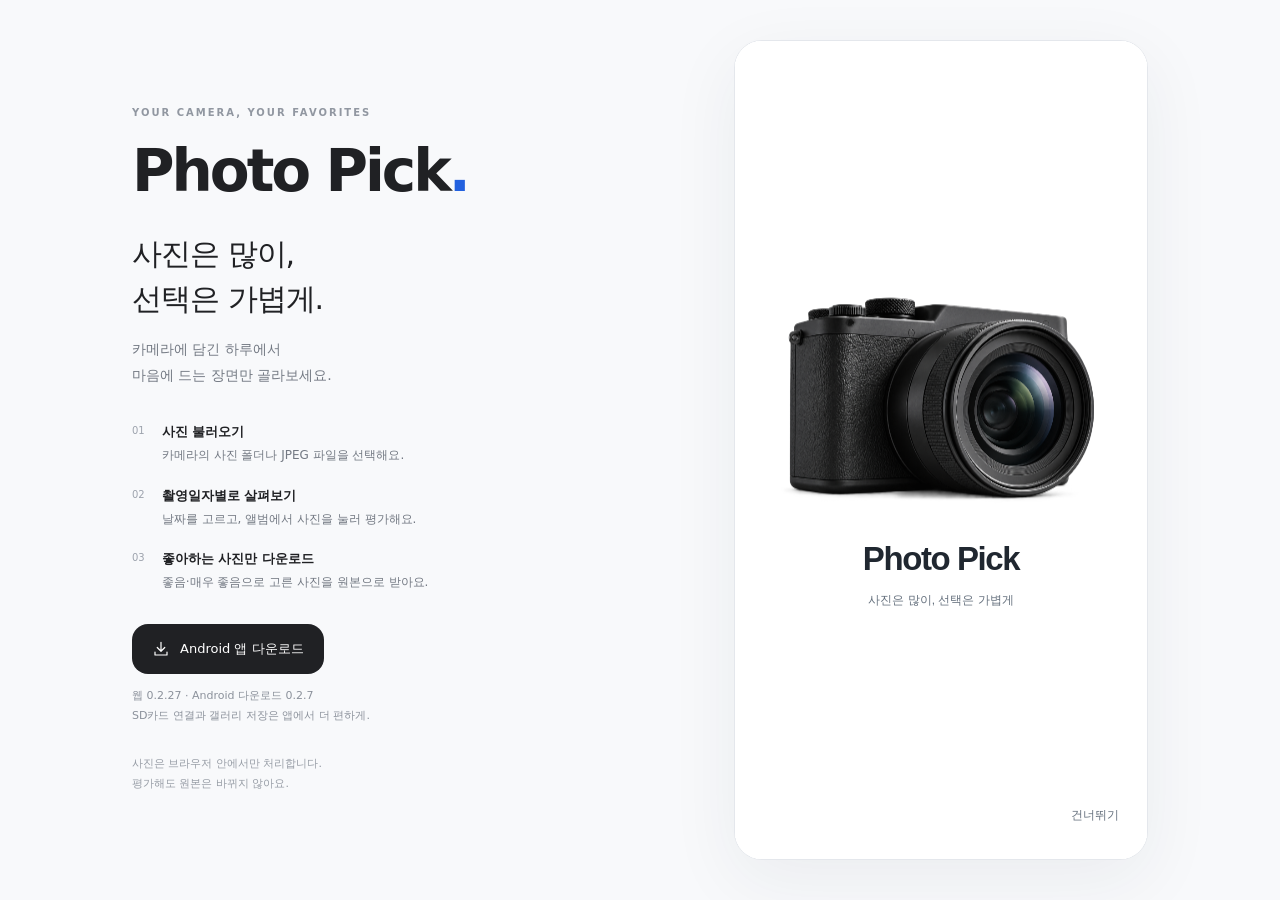
==== commit 366e1aea: "Apply design d21 to web with original photo downloads" ====
--- a/index.html
+++ b/index.html
@@ -4,7 +4,7 @@
 <meta charset="utf-8"><meta name="viewport" content="width=device-width,initial-scale=1,viewport-fit=cover"><meta name="theme-color" content="#ffffff">
 <meta name="description" content="촬영일자별로 사진을 모아 보고, 좋아하는 장면만 골라 원본으로 다운로드하세요. Photo Pick 모바일 웹앱과 Android 앱.">
 <title>Photo Pick — 사진은 많이, 선택은 가볍게.</title>
-<link rel="stylesheet" href="assets/web-shell.css?v=web-0.2.7">
+<link rel="stylesheet" href="assets/web-shell.css?v=web-0.2.27-d21">
 </head>
 <body>
 <main class="web-workspace">
@@ -16,14 +16,14 @@
 <ol class="product-steps">
 <li><span>01</span><div><b>사진 불러오기</b><p>카메라의 사진 폴더나 JPEG 파일을 선택해요.</p></div></li>
 <li><span>02</span><div><b>촬영일자별로 살펴보기</b><p>날짜를 고르고, 앨범에서 사진을 눌러 평가해요.</p></div></li>
-<li><span>03</span><div><b>좋아하는 사진만 다운로드</b><p>좋음·아주 좋음으로 고른 사진을 원본으로 받아요.</p></div></li>
+<li><span>03</span><div><b>좋아하는 사진만 다운로드</b><p>좋음·매우 좋음으로 고른 사진을 원본으로 받아요.</p></div></li>
 </ol>
 <a class="apk-download" href="https://github.com/racheu107/photo-pick/releases/download/android-v0.2.7-preview/PhotoPick-0.2.7-debug.apk" target="_blank" rel="noopener"><svg viewBox="0 0 24 24" aria-hidden="true"><path d="M12 3v12m-5-5 5 5 5-5M4 16v4h16v-4"/></svg>Android 앱 다운로드</a>
-<p class="product-footnote">Android 10 이상 · 테스트 버전 0.2.7<br>SD카드 연결과 갤러리 저장은 앱에서 더 편하게.</p>
+<p class="product-footnote">웹 0.2.27 · Android 다운로드 0.2.7<br>SD카드 연결과 갤러리 저장은 앱에서 더 편하게.</p>
 <p class="product-privacy">사진은 브라우저 안에서만 처리합니다.<br>평가해도 원본은 바뀌지 않아요.</p>
 </section>
-<section class="app-preview" aria-label="Photo Pick 모바일 웹앱"><iframe id="photo-pick-app" src="app/index.html" title="Photo Pick 모바일 웹앱" loading="eager"></iframe></section>
+<section class="app-preview" aria-label="Photo Pick 모바일 웹앱"><iframe id="photo-pick-app" src="app/index.html?v=web-0.2.27-d21" title="Photo Pick 모바일 웹앱" loading="eager"></iframe></section>
 </main>
-<script src="assets/web-shell.js?v=web-0.2.7"></script>
+<script src="assets/web-shell.js?v=web-0.2.27-d21"></script>
 </body>
 </html>
